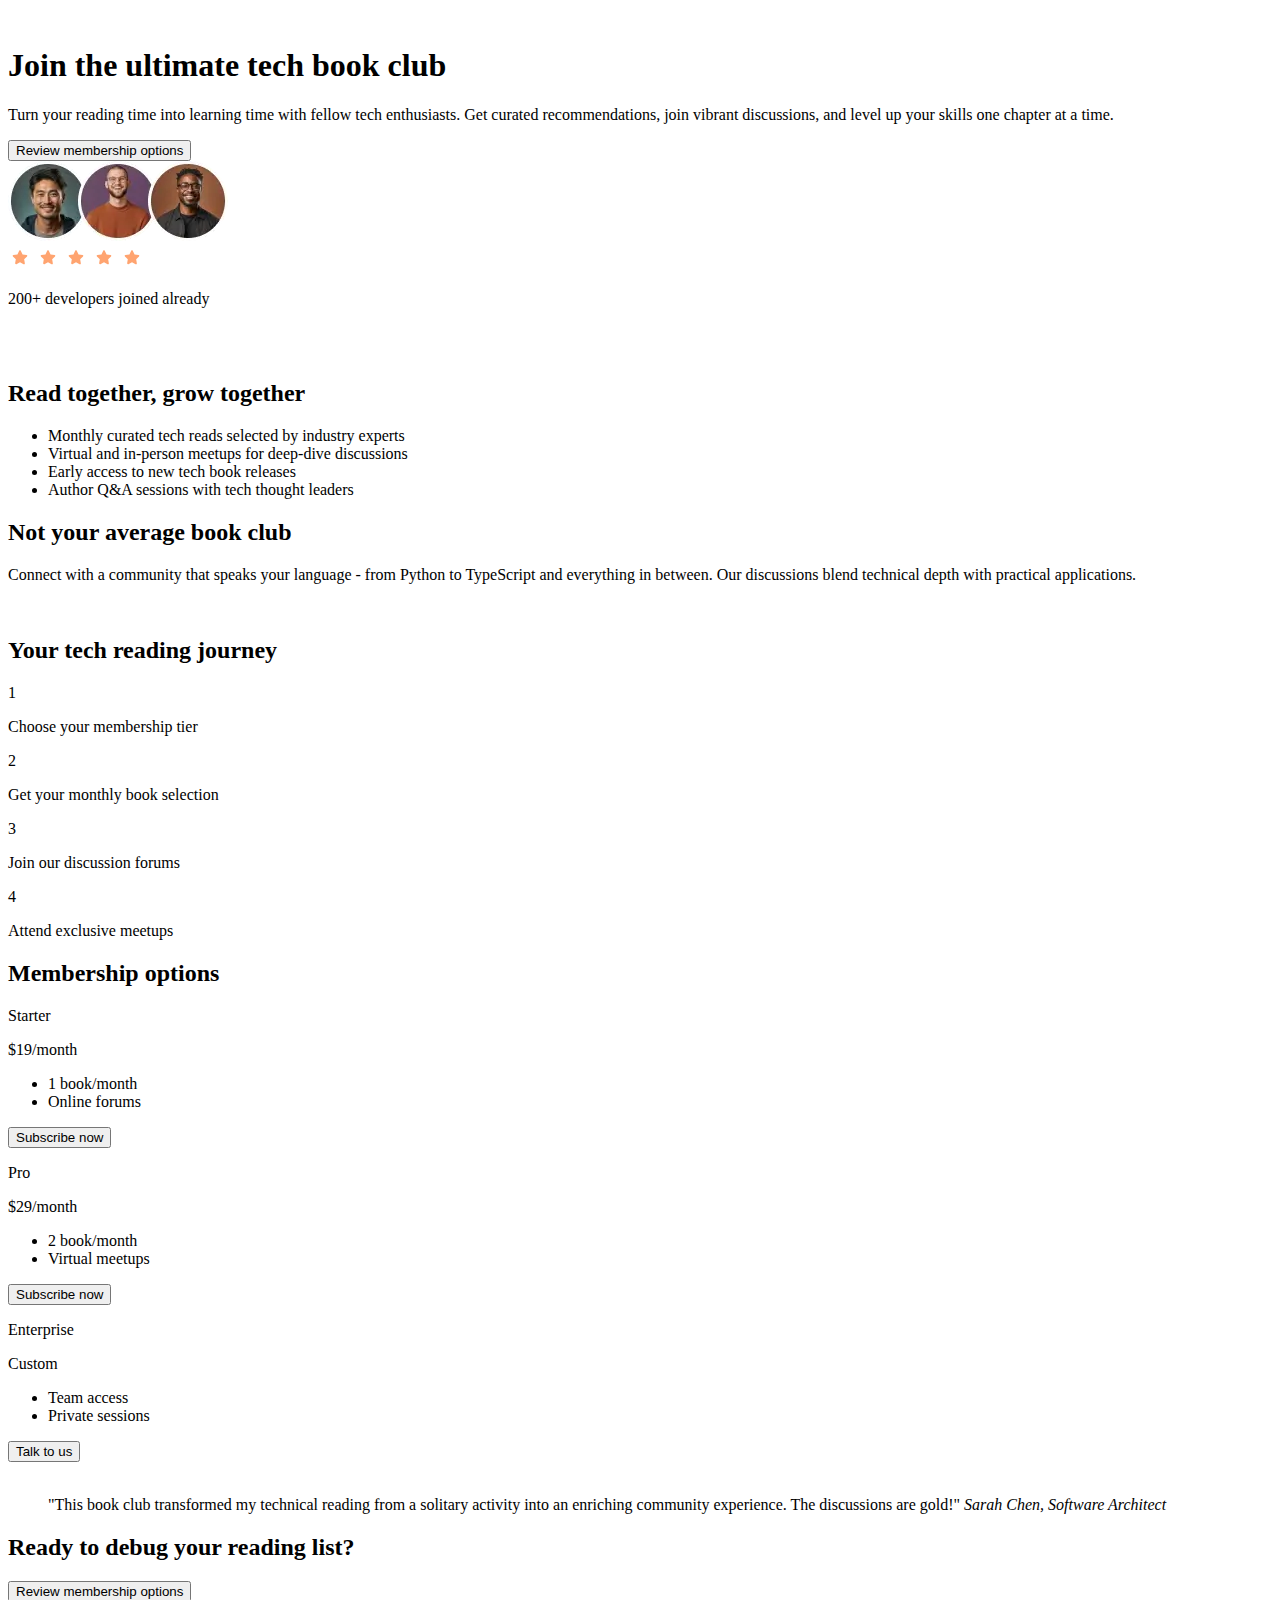
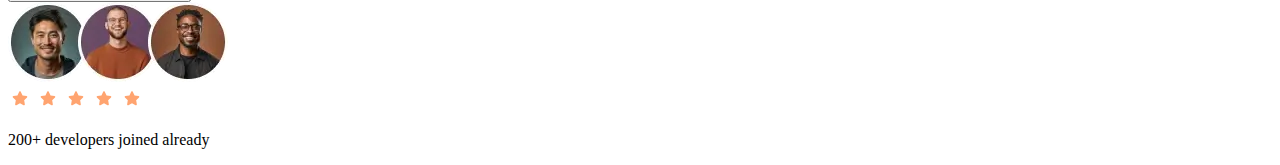
==== index.html @ 53c181ff "added the quote and cta sections" ====
<!DOCTYPE html>
<html lang="en">
  <head>
    <meta charset="UTF-8" />
    <meta name="viewport" content="width=device-width, initial-scale=1.0" />

    <!-- ! favicon is not displaying -->
    <link
      rel="icon"
      type="image/png"
      sizes="32x32"
      href="assets/images/favicon-32x32.png"
    />

    <title>Frontend Mentor | Tech book club</title>
  </head>
  <body>
    <header>
      <img src="/assets/images/logo.svg" alt="" />
    </header>
    <main>
      <!-- hero section -->
      <section class="hero">
        <div class="hero__content">
          <h1>Join the ultimate tech book club</h1>
          <p>
            Turn your reading time into learning time with fellow tech
            enthusiasts. Get curated recommendations, join vibrant discussions,
            and level up your skills one chapter at a time.
          </p>
          <button class="btn">Review membership options</button>
          <div class="reviews-wrapper">
            <img src="/starter-code/assets/images/image-avatars.webp" alt="" />
            <div class="ratings">
              <div class="stars">
                <img src="/starter-code/assets/images/icon-star.svg" alt="" />
                <img src="/starter-code/assets/images/icon-star.svg" alt="" />
                <img src="/starter-code/assets/images/icon-star.svg" alt="" />
                <img src="/starter-code/assets/images/icon-star.svg" alt="" />
                <img src="/starter-code/assets/images/icon-star.svg" alt="" />
              </div>
              <p>200+ developers joined already</p>
            </div>
          </div>
        </div>
        <div class="hero__img">
          <img src="/assets/images/image-hero-desktop.webp" alt="" />
        </div>
      </section>
      <!-- features -->
      <section class="features">
        <div class="features__wrapper">
          <div class="features__img">
            <img src="/assets/images/image-read-together-desktop.webp" alt="" />
          </div>
          <div class="features__content">
            <h2>Read together, grow together</h2>
            <ul>
              <li>Monthly curated tech reads selected by industry experts</li>
              <li>Virtual and in-person meetups for deep-dive discussions</li>
              <li>Early access to new tech book releases</li>
              <li>Author Q&A sessions with tech thought leaders</li>
            </ul>
          </div>
        </div>
      </section>
      <!-- why -->
      <section class="why">
        <div class="why__content">
          <h2>Not your average book club</h2>
          <p>
            Connect with a community that speaks your language - from Python to
            TypeScript and everything in between. Our discussions blend
            technical depth with practical applications.
          </p>
        </div>
        <div class="why__img">
          <img src="/assets/images/image-not-average-desktop.webp" alt="" />
        </div>
      </section>
      <!-- steps -->
      <section class="journey">
        <h2>Your tech reading journey</h2>
        <div class="journey__wrapper">
          <!-- step 1 -->
          <div class="journey__step">
            <div class="number-wrapper">1</div>
            <p>Choose your membership tier</p>
          </div>
          <!-- step 2 -->
          <div class="journey__step">
            <div class="number-wrapper">2</div>
            <p>Get your monthly book selection</p>
          </div>
          <!-- step 3 -->
          <div class="journey__step">
            <div class="number-wrapper">3</div>
            <p>Join our discussion forums</p>
          </div>
          <!-- step 4 -->
          <div class="journey__step">
            <div class="number-wrapper">4</div>
            <p>Attend exclusive meetups</p>
          </div>
        </div>
      </section>
      <!-- pricing -->
      <section class="pricing">
        <h2>Membership options</h2>
        <div class="pricing__wrapper">
          <!-- option 1 -->
          <div class="pricing__option">
            <p>Starter</p>
            <p>$19<span>/month</span></p>
            <div class="divider"></div>
            <ul>
              <li>1 book/month</li>
              <li>Online forums</li>
            </ul>
            <button>Subscribe now</button>
          </div>
          <!-- option 2 -->
          <div class="pricing__option">
            <p>Pro</p>
            <p>$29<span>/month</span></p>
            <div class="divider"></div>
            <ul>
              <li>2 book/month</li>
              <li>Virtual meetups</li>
            </ul>
            <button>Subscribe now</button>
          </div>
          <!-- option 3 -->
          <div class="pricing__option">
            <p>Enterprise</p>
            <p>Custom</p>
            <div class="divider"></div>
            <ul>
              <li>Team access</li>
              <li>Private sessions</li>
            </ul>
            <button>Talk to us</button>
          </div>
        </div>
      </section>
      <!-- quote -->
      <section class="quote">
        <div class="stars-wrapper">
          <img src="/assets/images/icon-star.svg" alt="" />
          <img src="/assets/images/icon-star.svg" alt="" />
          <img src="/assets/images/icon-star.svg" alt="" />
          <img src="/assets/images/icon-star.svg" alt="" />
          <img src="/assets/images/icon-star.svg" alt="" />
        </div>
        <blockquote>
          "This book club transformed my technical reading from a solitary
          activity into an enriching community experience. The discussions are
          gold!"
          <cite>Sarah Chen, Software Architect</cite>
        </blockquote>
      </section>
      <!-- cta -->
      <section class="cta">
        <h2>Ready to debug your reading list?</h2>
        <button class="btn">Review membership options</button>
        <div class="reviews-wrapper">
          <img src="/starter-code/assets/images/image-avatars.webp" alt="" />
          <div class="ratings">
            <div class="stars">
              <img src="/starter-code/assets/images/icon-star.svg" alt="" />
              <img src="/starter-code/assets/images/icon-star.svg" alt="" />
              <img src="/starter-code/assets/images/icon-star.svg" alt="" />
              <img src="/starter-code/assets/images/icon-star.svg" alt="" />
              <img src="/starter-code/assets/images/icon-star.svg" alt="" />
            </div>
            <p>200+ developers joined already</p>
          </div>
        </div>
      </section>
    </main>
    <!--  
      Review membership options 200+ developers joined already ©
    2024 - Tech Book Club
    -->
  </body>
</html>
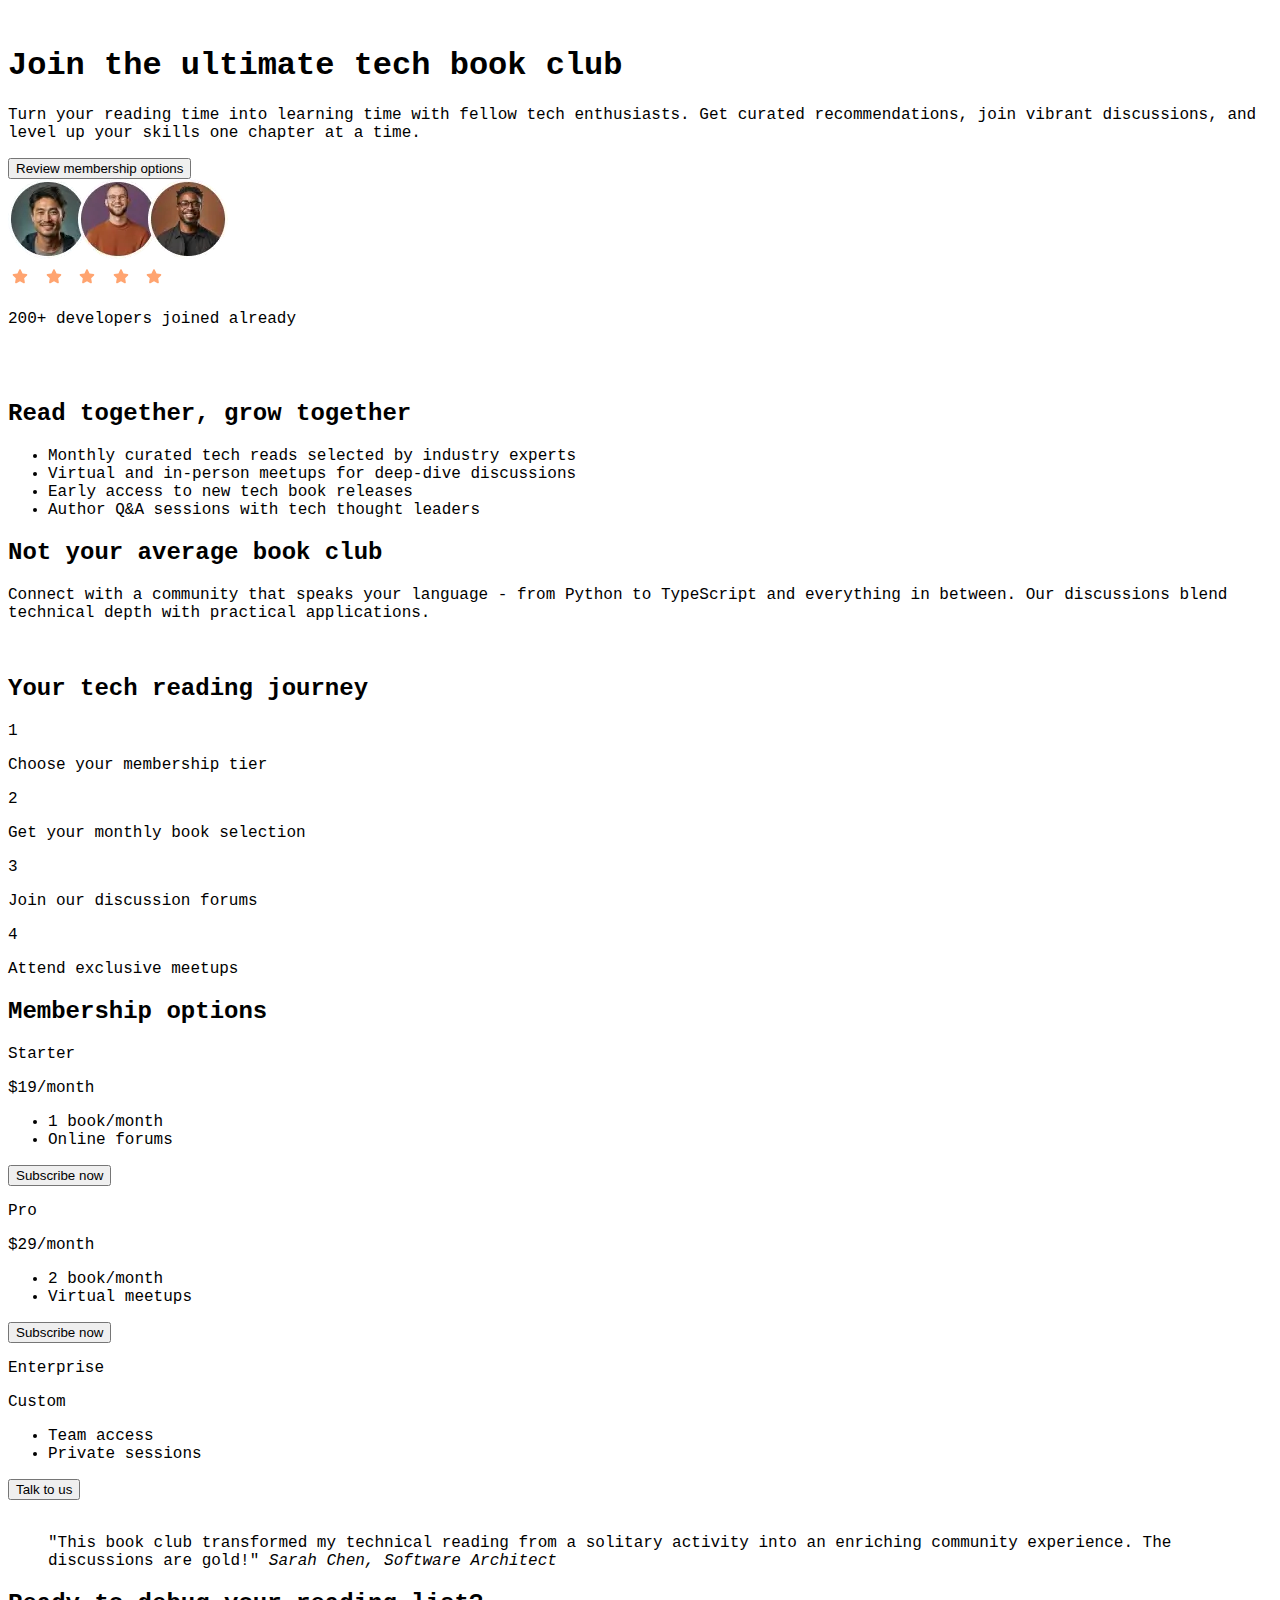
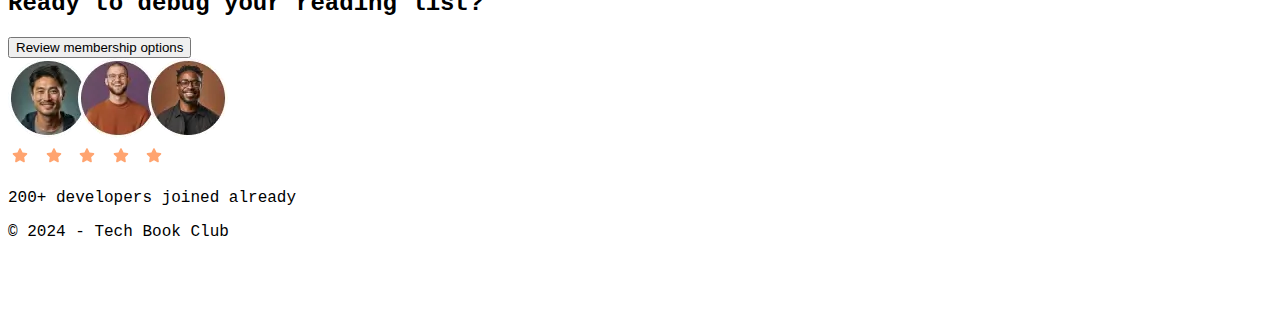
==== commit 0bac4875: "added the fonts and linked the stylesheet to the html file" ====
--- a/index.html
+++ b/index.html
@@ -11,7 +11,7 @@
       sizes="32x32"
       href="assets/images/favicon-32x32.png"
     />
-
+<link rel="stylesheet" href="styles.css" />
     <title>Frontend Mentor | Tech book club</title>
   </head>
   <body>
@@ -178,9 +178,14 @@
         </div>
       </section>
     </main>
-    <!--  
-      Review membership options 200+ developers joined already ©
-    2024 - Tech Book Club
-    -->
+    <footer>
+      <div class="footer-wrapper">
+        <p>© 2024 - Tech Book Club</p>
+        <div class="icons-wrapper">
+          <img src="/assets/images/logo-bluesky.svg" alt="" />
+          <img src="/assets/images/logo-linkedin.svg" alt="" />
+        </div>
+      </div>
+    </footer>
   </body>
 </html>
--- a/styles.css
+++ b/styles.css
@@ -0,0 +1,53 @@
+/* martian-mono-regular - latin */
+@font-face {
+  font-display: swap;
+  font-family: "Martian Mono";
+  font-style: normal;
+  font-weight: 400;
+  src: url("../fonts/martian-mono-v3-latin-regular.woff2") format("woff2");
+}
+/* martian-mono-600 - latin */
+@font-face {
+  font-display: swap;
+  font-family: "Martian Mono";
+  font-style: normal;
+  font-weight: 600;
+  src: url("../fonts/martian-mono-v3-latin-600.woff2") format("woff2");
+}
+/* martian-mono-700 - latin */
+@font-face {
+  font-display: swap;
+  font-family: "Martian Mono";
+  font-style: normal;
+  font-weight: 700;
+  src: url("../fonts/martian-mono-v3-latin-700.woff2") format("woff2");
+}
+
+/* inter-regular - latin */
+@font-face {
+  font-display: swap;
+  font-family: "Inter";
+  font-style: normal;
+  font-weight: 400;
+  src: url("../fonts/inter-v18-latin-regular.woff2") format("woff2");
+}
+/* inter-600 - latin */
+@font-face {
+  font-display: swap;
+  font-family: "Inter";
+  font-style: normal;
+  font-weight: 600;
+  src: url("../fonts/inter-v18-latin-600.woff2") format("woff2");
+}
+/* inter-700 - latin */
+@font-face {
+  font-display: swap;
+  font-family: "Inter";
+  font-style: normal;
+  font-weight: 700;
+  src: url("../fonts/inter-v18-latin-700.woff2") format("woff2");
+}
+
+body {
+  font-family: "Martian Mono", monospace, sans-serif;
+}
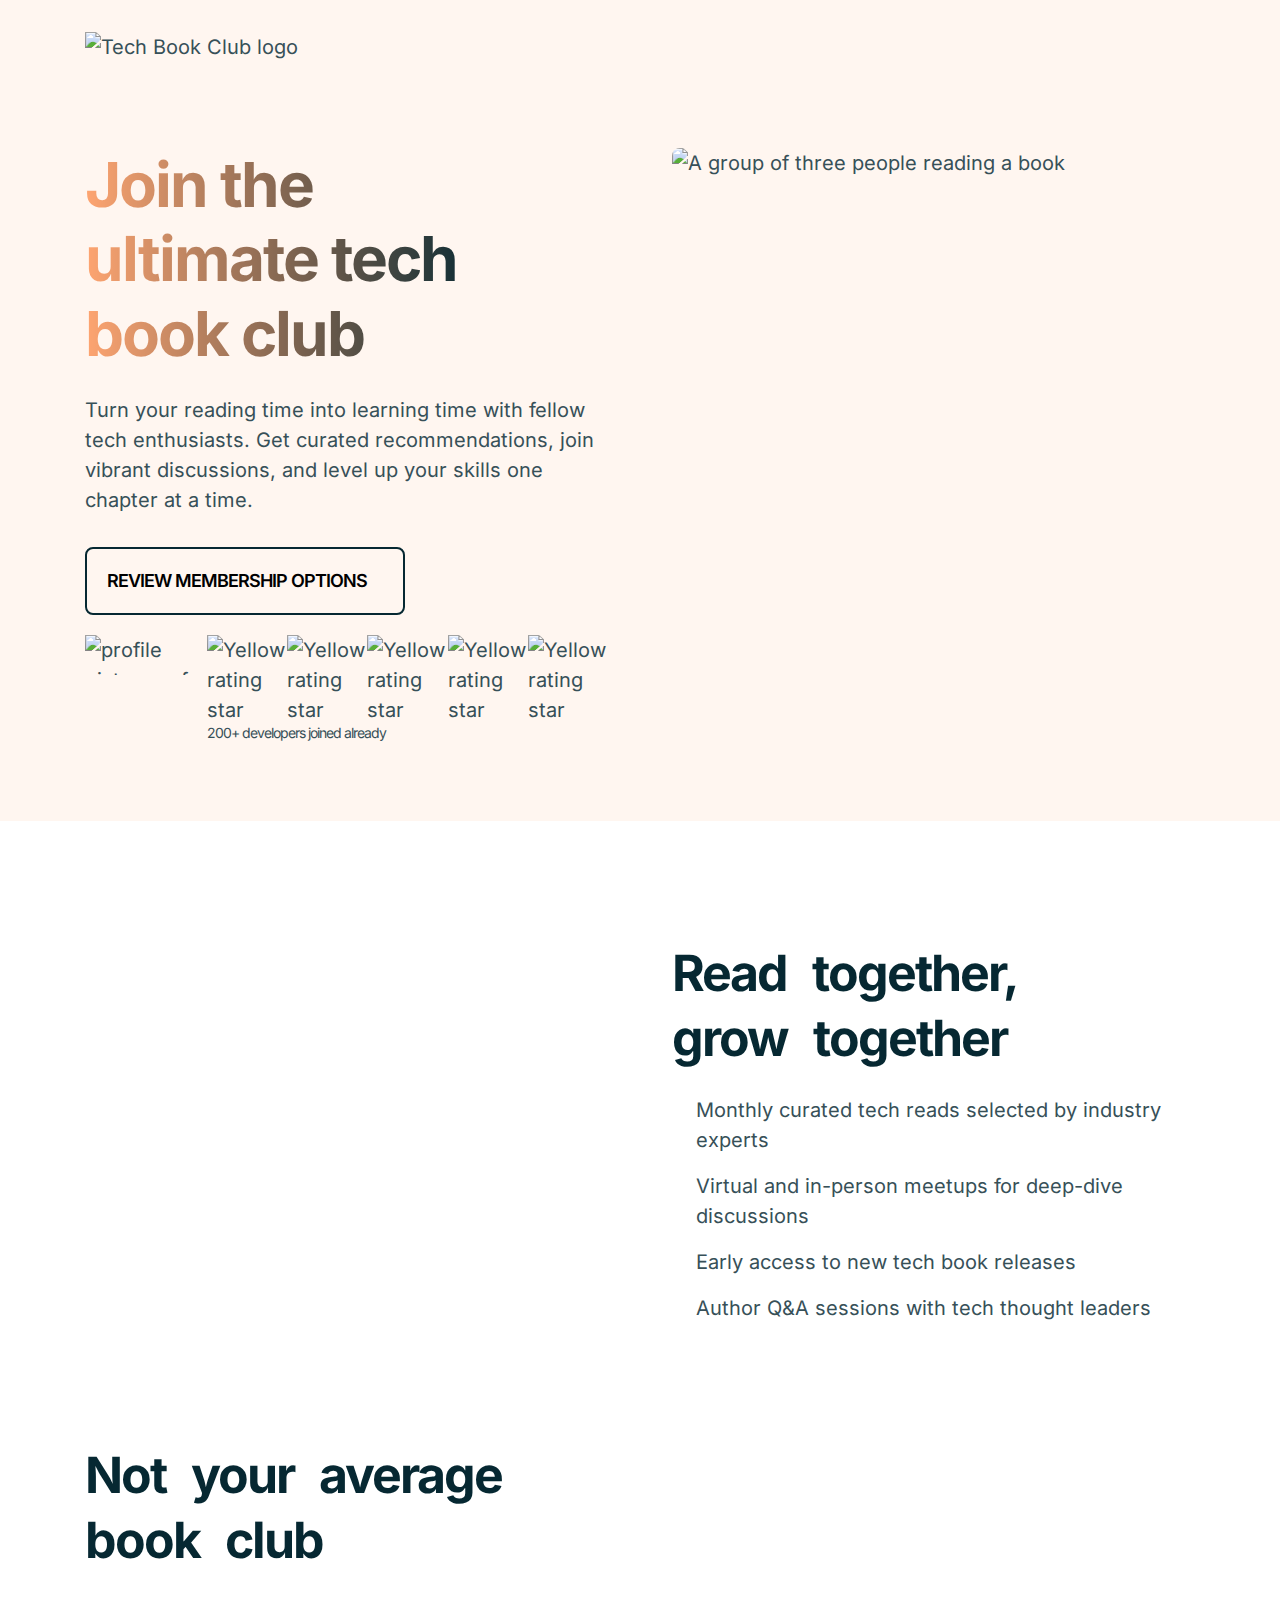
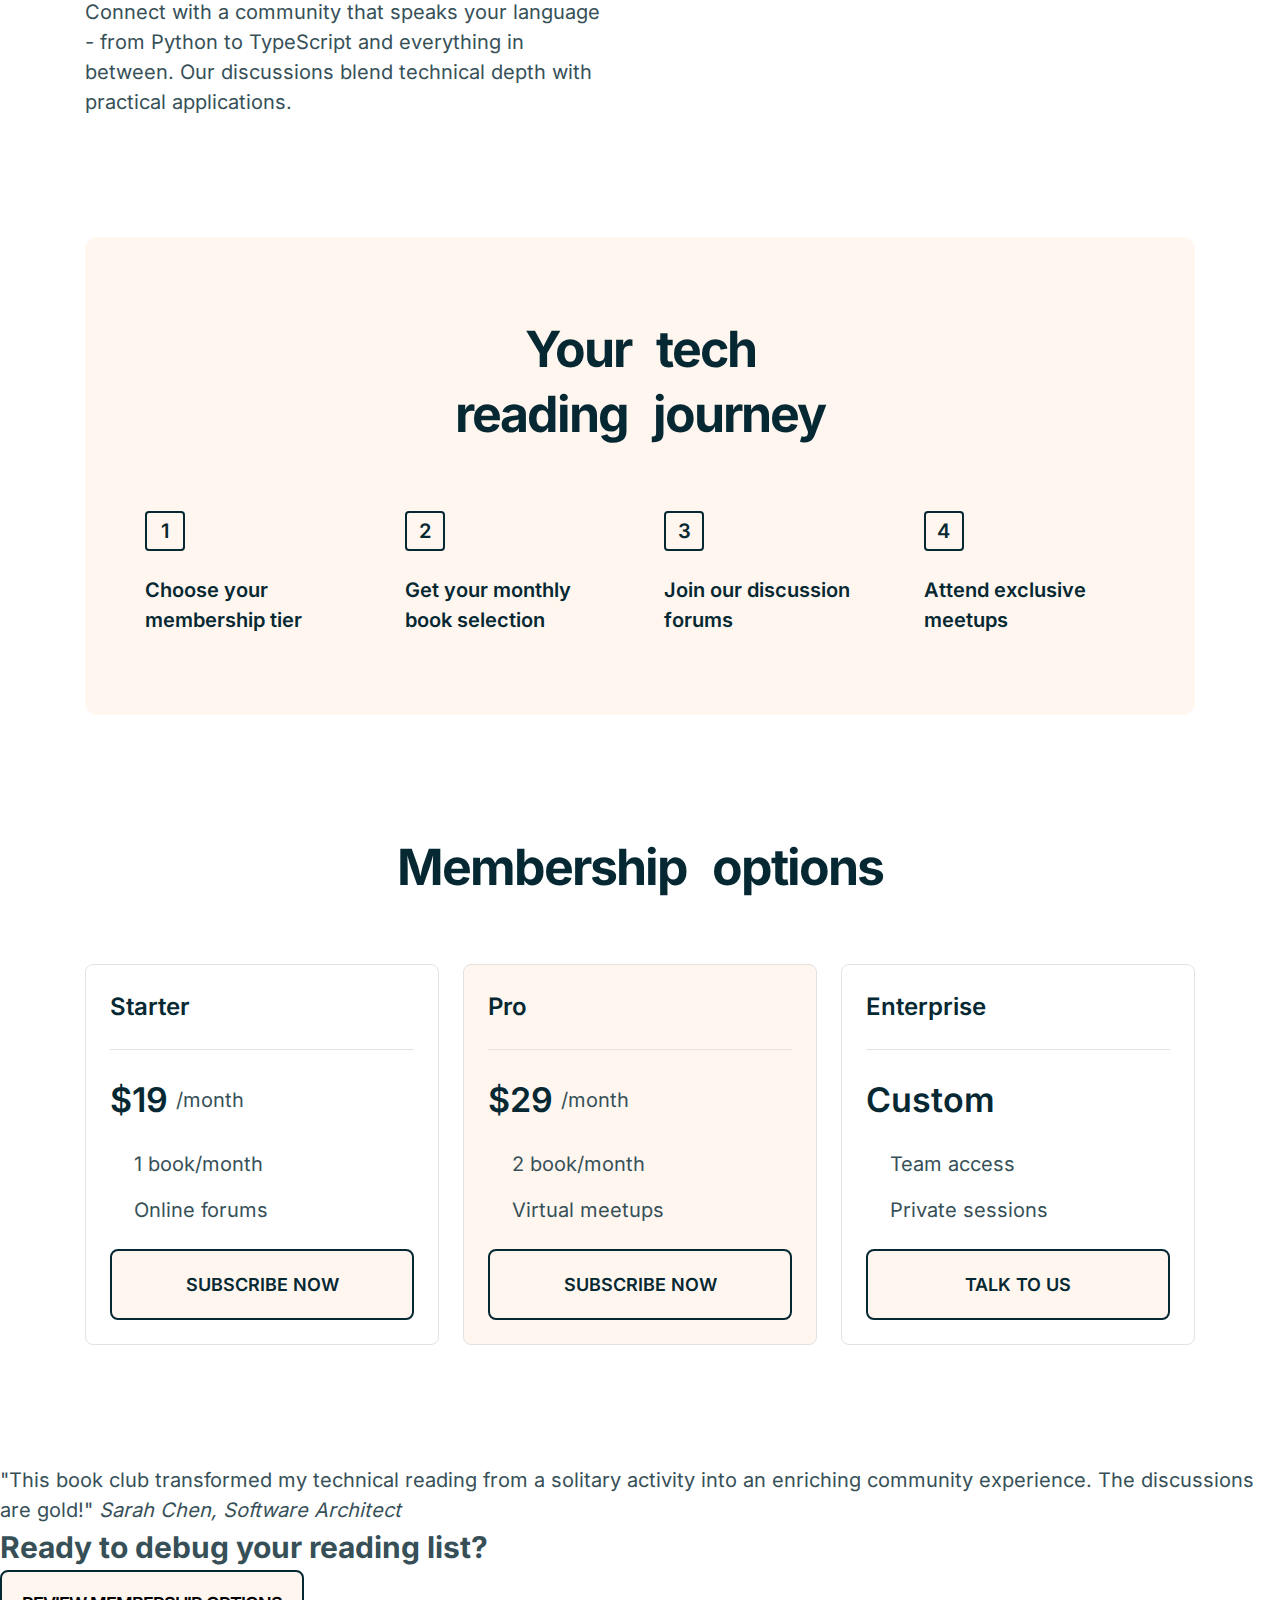
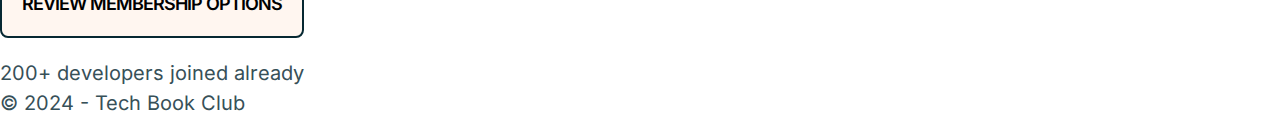
==== commit ebe49ba9: "added the pricing section" ====
--- a/index.html
+++ b/index.html
@@ -4,57 +4,93 @@
     <meta charset="UTF-8" />
     <meta name="viewport" content="width=device-width, initial-scale=1.0" />
 
-    <!-- ! favicon is not displaying -->
     <link
       rel="icon"
       type="image/png"
       sizes="32x32"
       href="assets/images/favicon-32x32.png"
     />
-<link rel="stylesheet" href="styles.css" />
+
+    <link rel="stylesheet" href="styles.css" />
     <title>Frontend Mentor | Tech book club</title>
   </head>
   <body>
-    <header>
-      <img src="/assets/images/logo.svg" alt="" />
+    <header class="header">
+      <div class="header-wrapper container">
+        <img src="/assets/images/logo.svg" alt="Tech Book Club logo" />
+      </div>
     </header>
     <main>
       <!-- hero section -->
       <section class="hero">
-        <div class="hero__content">
-          <h1>Join the ultimate tech book club</h1>
-          <p>
-            Turn your reading time into learning time with fellow tech
-            enthusiasts. Get curated recommendations, join vibrant discussions,
-            and level up your skills one chapter at a time.
-          </p>
-          <button class="btn">Review membership options</button>
-          <div class="reviews-wrapper">
-            <img src="/starter-code/assets/images/image-avatars.webp" alt="" />
-            <div class="ratings">
-              <div class="stars">
-                <img src="/starter-code/assets/images/icon-star.svg" alt="" />
-                <img src="/starter-code/assets/images/icon-star.svg" alt="" />
-                <img src="/starter-code/assets/images/icon-star.svg" alt="" />
-                <img src="/starter-code/assets/images/icon-star.svg" alt="" />
-                <img src="/starter-code/assets/images/icon-star.svg" alt="" />
+        <div class="hero-wrapper container grid-2cols">
+          <div class="hero__content">
+            <h1 class="hero__title header--primary gradient-title">
+              Join the ultimate tech book club
+            </h1>
+            <p class="hero__description">
+              Turn your reading time into learning time with fellow tech
+              enthusiasts. Get curated recommendations, join vibrant
+              discussions, and level up your skills one chapter at a time.
+            </p>
+            <button class="btn btn--hero" type="button">
+              Review membership options
+              <img src="/assets/images/icon-arrow-down.svg" alt="" />
+            </button>
+            <div class="reviews-wrapper d-flex">
+              <img
+                class="reviews__avatars"
+                src="/assets/images/image-avatars.webp"
+                alt="profile pictures of product users"
+              />
+              <div class="ratings d-flex">
+                <div class="stars d-flex">
+                  <img
+                    src="/assets/images/icon-star.svg"
+                    alt="Yellow rating star"
+                  />
+                  <img
+                    src="/assets/images/icon-star.svg"
+                    alt="Yellow rating star"
+                  />
+                  <img
+                    src="/assets/images/icon-star.svg"
+                    alt="Yellow rating star"
+                  />
+                  <img
+                    src="/assets/images/icon-star.svg"
+                    alt="Yellow rating star"
+                  />
+                  <img
+                    src="/assets/images/icon-star.svg"
+                    alt="Yellow rating star"
+                  />
+                </div>
+                <p class="small-bold-txt">200+ developers joined already</p>
               </div>
-              <p>200+ developers joined already</p>
             </div>
           </div>
-        </div>
-        <div class="hero__img">
-          <img src="/assets/images/image-hero-desktop.webp" alt="" />
+          <figure class="hero__img-wrapper">
+            <img
+              class="hero__img"
+              src="/assets/images/image-hero-desktop.webp"
+              alt="A group of three people reading a book"
+            />
+          </figure>
         </div>
       </section>
       <!-- features -->
       <section class="features">
-        <div class="features__wrapper">
-          <div class="features__img">
-            <img src="/assets/images/image-read-together-desktop.webp" alt="" />
-          </div>
+        <div class="features__wrapper container grid-2cols">
+          <figure>
+            <img
+              class="section-img"
+              src="/assets/images/image-read-together-desktop.webp"
+              alt=""
+            />
+          </figure>
           <div class="features__content">
-            <h2>Read together, grow together</h2>
+            <h2 class="header--secondary">Read together, grow together</h2>
             <ul>
               <li>Monthly curated tech reads selected by industry experts</li>
               <li>Virtual and in-person meetups for deep-dive discussions</li>
@@ -65,35 +101,58 @@
         </div>
       </section>
       <!-- why -->
-      <section class="why">
+      <section class="why container grid-2cols">
         <div class="why__content">
-          <h2>Not your average book club</h2>
+          <h2 class="header--secondary">
+            Not your average book <span class="circled-text">club</span>
+          </h2>
           <p>
             Connect with a community that speaks your language - from Python to
             TypeScript and everything in between. Our discussions blend
             technical depth with practical applications.
           </p>
         </div>
-        <div class="why__img">
-          <img src="/assets/images/image-not-average-desktop.webp" alt="" />
-        </div>
+        <figure class="why__img-wrapper">
+          <img
+            class="section-img why__img"
+            src="/assets/images/image-not-average-desktop.webp"
+            alt=""
+          />
+        </figure>
       </section>
       <!-- steps -->
-      <section class="journey">
-        <h2>Your tech reading journey</h2>
-        <div class="journey__wrapper">
+      <section class="journey container">
+        <h2 class="header--secondary journey__header">
+          Your tech reading journey
+        </h2>
+        <div class="journey__grid">
           <!-- step 1 -->
           <div class="journey__step">
+            <img
+              class="journey__arrow-img"
+              src="/assets/images/pattern-arrow.svg"
+              alt=""
+            />
             <div class="number-wrapper">1</div>
             <p>Choose your membership tier</p>
           </div>
           <!-- step 2 -->
           <div class="journey__step">
+            <img
+              class="journey__arrow-img"
+              src="/assets/images/pattern-arrow.svg"
+              alt=""
+            />
             <div class="number-wrapper">2</div>
             <p>Get your monthly book selection</p>
           </div>
           <!-- step 3 -->
           <div class="journey__step">
+            <img
+              class="journey__arrow-img"
+              src="/assets/images/pattern-arrow.svg"
+              alt=""
+            />
             <div class="number-wrapper">3</div>
             <p>Join our discussion forums</p>
           </div>
@@ -105,41 +164,45 @@
         </div>
       </section>
       <!-- pricing -->
-      <section class="pricing">
-        <h2>Membership options</h2>
+      <section class="pricing container">
+        <h2 class="header--secondary pricing__title">Membership options</h2>
         <div class="pricing__wrapper">
           <!-- option 1 -->
-          <div class="pricing__option">
-            <p>Starter</p>
-            <p>$19<span>/month</span></p>
-            <div class="divider"></div>
+          <div class="pricing__card">
+            <p class="pricing__plan">Starter</p>
+            <div class="pricing__divider"></div>
+            <p class="pricing__price-wrapper">
+              <span class="pricing__quantity">$19</span>/month
+            </p>
             <ul>
               <li>1 book/month</li>
               <li>Online forums</li>
             </ul>
-            <button>Subscribe now</button>
+            <button class="pricing__btn">Subscribe now</button>
           </div>
           <!-- option 2 -->
-          <div class="pricing__option">
-            <p>Pro</p>
-            <p>$29<span>/month</span></p>
-            <div class="divider"></div>
+          <div class="pricing__card pricing__card--highlighted">
+            <p class="pricing__plan">Pro</p>
+            <div class="pricing__divider"></div>
+            <p class="pricing__price-wrapper">
+              <span class="pricing__quantity">$29</span>/month
+            </p>
             <ul>
               <li>2 book/month</li>
               <li>Virtual meetups</li>
             </ul>
-            <button>Subscribe now</button>
+            <button class="pricing__btn">Subscribe now</button>
           </div>
           <!-- option 3 -->
-          <div class="pricing__option">
-            <p>Enterprise</p>
-            <p>Custom</p>
-            <div class="divider"></div>
+          <div class="pricing__card">
+            <p class="pricing__plan">Enterprise</p>
+            <div class="pricing__divider"></div>
+            <p class="pricing__quantity">Custom</p>
             <ul>
               <li>Team access</li>
               <li>Private sessions</li>
             </ul>
-            <button>Talk to us</button>
+            <button class="pricing__btn">Talk to us</button>
           </div>
         </div>
       </section>
@@ -164,14 +227,14 @@
         <h2>Ready to debug your reading list?</h2>
         <button class="btn">Review membership options</button>
         <div class="reviews-wrapper">
-          <img src="/starter-code/assets/images/image-avatars.webp" alt="" />
+          <img src="/assets/images/image-avatars.webp" alt="" />
           <div class="ratings">
             <div class="stars">
-              <img src="/starter-code/assets/images/icon-star.svg" alt="" />
-              <img src="/starter-code/assets/images/icon-star.svg" alt="" />
-              <img src="/starter-code/assets/images/icon-star.svg" alt="" />
-              <img src="/starter-code/assets/images/icon-star.svg" alt="" />
-              <img src="/starter-code/assets/images/icon-star.svg" alt="" />
+              <img src="/assets/images/icon-star.svg" alt="" />
+              <img src="/assets/images/icon-star.svg" alt="" />
+              <img src="/assets/images/icon-star.svg" alt="" />
+              <img src="/assets/images/icon-star.svg" alt="" />
+              <img src="/assets/images/icon-star.svg" alt="" />
             </div>
             <p>200+ developers joined already</p>
           </div>
--- a/styles.css
+++ b/styles.css
@@ -4,7 +4,8 @@
   font-family: "Martian Mono";
   font-style: normal;
   font-weight: 400;
-  src: url("../fonts/martian-mono-v3-latin-regular.woff2") format("woff2");
+  src: url("/assets/fonts/inter-v18-latin/inter-v18-latin-regular.woff2")
+    format("woff2");
 }
 /* martian-mono-600 - latin */
 @font-face {
@@ -12,7 +13,8 @@
   font-family: "Martian Mono";
   font-style: normal;
   font-weight: 600;
-  src: url("../fonts/martian-mono-v3-latin-600.woff2") format("woff2");
+  src: url("/assets/fonts/inter-v18-latin/inter-v18-latin-600.woff2")
+    format("woff2");
 }
 /* martian-mono-700 - latin */
 @font-face {
@@ -20,7 +22,8 @@
   font-family: "Martian Mono";
   font-style: normal;
   font-weight: 700;
-  src: url("../fonts/martian-mono-v3-latin-700.woff2") format("woff2");
+  src: url("/assets/fonts/inter-v18-latin/inter-v18-latin-700.woff2")
+    format("woff2");
 }
 
 /* inter-regular - latin */
@@ -29,7 +32,7 @@
   font-family: "Inter";
   font-style: normal;
   font-weight: 400;
-  src: url("../fonts/inter-v18-latin-regular.woff2") format("woff2");
+  src: url("/assets/fonts/inter-v18-latin/inter-v18-latin-regular.woff2");
 }
 /* inter-600 - latin */
 @font-face {
@@ -37,7 +40,8 @@
   font-family: "Inter";
   font-style: normal;
   font-weight: 600;
-  src: url("../fonts/inter-v18-latin-600.woff2") format("woff2");
+  src: url("/assets/fonts/inter-v18-latin/inter-v18-latin-600.woff2")
+    format("woff2");
 }
 /* inter-700 - latin */
 @font-face {
@@ -45,9 +49,462 @@
   font-family: "Inter";
   font-style: normal;
   font-weight: 700;
-  src: url("../fonts/inter-v18-latin-700.woff2") format("woff2");
-}
-
+  src: url("/assets/fonts/inter-v18-latin/inter-v18-latin-700.woff2")
+    format("woff2");
+}
+
+/* CSS RESET — Josh Comeau */
+*,
+*::before,
+*::after {
+  box-sizing: border-box;
+}
+
+* {
+  margin: 0;
+}
+
+img,
+picture,
+video,
+canvas,
+svg {
+  display: block;
+  max-width: 100%;
+}
+
+input,
+button,
+textarea,
+select {
+  font: inherit;
+}
+
+p,
+h1,
+h2,
+h3,
+h4,
+h5,
+h6 {
+  overflow-wrap: break-word;
+}
+
+#root,
+#__next {
+  isolation: isolate;
+}
+
+/* VARIABLES */
+:root {
+  /* colors */
+  --clr-neutral-0: hsl(0, 0%, 100%);
+  --clr-neutral-100: hsl(17, 41%, 97%);
+  --clr-neutral-200: hsl(17, 12%, 89%);
+  --clr-neutral-700: hsl(195, 23%, 28%);
+  --clr-neutral-900: hsl(194, 78%, 11%);
+
+  --clr-salmon-50: hsl(23, 100%, 97%);
+  --clr-salmon-100: hsl(22, 100%, 91%);
+  --clr-salmon-500: hsl(22, 99%, 72%);
+
+  --clr-gradient-accent: linear-gradient(
+    to right,
+    var(--clr-salmon-100),
+    var(--clr-salmon-50)
+  );
+  --clr-gradient-titles: linear-gradient(
+    to right,
+    var(--clr-salmon-500),
+    var(--clr-neutral-900)
+  );
+
+  /* font family */
+  --ff-headings: "Martian Mono";
+  --ff-body: "Inter", "Helvetica Neue", Helvetica, Arial, sans-serif;
+
+  /* font weights */
+  --fw-400: 400;
+  --fw-600: 600;
+  --fw-700: 700;
+}
+
+/* REUSABLE STYLES */
+.header--primary {
+  font-family: var(--ff-headings);
+  font-weight: var(--fw-700);
+  font-size: 3.875rem;
+  line-height: 1.2;
+  letter-spacing: -2px;
+}
+
+.header--secondary {
+  font-family: var(--ff-headings);
+  font-weight: var(--fw-700);
+  font-size: 50px;
+  line-height: 1.3;
+  letter-spacing: -2px;
+  color: var(--clr-neutral-900);
+  margin-bottom: 24px;
+  max-width: 30rem;
+  word-spacing: 15px;
+}
+
+.small-bold-txt {
+  font-family: var(--ff-headings);
+  font-weight: var(--fw-400);
+  font-size: 14px;
+  line-height: 1.2;
+  letter-spacing: -1px;
+  color: var(--clr-neutral-700);
+}
+
+.btn {
+  border: 2px solid var(--clr-neutral-900);
+  padding: 20px;
+  border-radius: 8px;
+  background: var(--clr-salmon-50);
+  font-family: var(--ff-headings);
+  text-transform: uppercase;
+  font-size: 18px;
+  line-height: 1.3;
+  letter-spacing: -1px;
+  font-weight: var(--fw-600);
+  cursor: pointer;
+  transition: background 3s ease-in-out;
+}
+
+.btn:hover {
+  background: var(--clr-gradient-accent);
+}
+
+.gradient-title {
+  background: var(--clr-gradient-titles);
+  -webkit-background-clip: text;
+  -webkit-text-fill-color: transparent;
+}
+
+.d-flex {
+  display: flex;
+}
+
+.grid-2cols {
+  display: grid;
+  grid-template-columns: repeat(2, 1fr);
+  gap: 64px;
+}
+
+.section-img {
+  border-radius: 20px;
+}
+
+.circled-text {
+  position: relative;
+}
+
+.circled-text::after {
+  content: "";
+  background-image: url(/assets/images/pattern-circle.png);
+  background-repeat: no-repeat;
+  position: absolute;
+  width: 160px;
+  height: 66px;
+  top: 0;
+  left: -20px;
+  z-index: 1;
+}
+
+/* containers */
+.container {
+  --max-width: 69.375rem;
+  --padding: 1rem;
+
+  width: min(var(--max-width), 100% - (var(--padding) * 2));
+  margin-inline: auto;
+}
+
+/* PAGE STYLES */
 body {
-  font-family: "Martian Mono", monospace, sans-serif;
-}
+  font-family: var(--ff-body);
+  line-height: 1.5;
+  font-size: 20px;
+  -webkit-font-smoothing: antialiased;
+  color: var(--clr-neutral-700);
+}
+
+/* header */
+.header {
+  position: absolute;
+  top: 2rem;
+  left: 50%;
+  transform: translateX(-50%);
+  width: 100%;
+  z-index: 2;
+}
+
+/* hero */
+.hero {
+  position: relative;
+  padding-block: 9.25rem 80px;
+  background-color: var(--clr-salmon-50);
+  background-image: url(/assets/images/pattern-light-bg.svg);
+  z-index: 1;
+}
+
+.hero::after {
+  content: "";
+  position: absolute;
+  background-image: url(/assets/images/pattern-glow.svg);
+  background-repeat: no-repeat;
+  height: 40rem;
+  width: 30rem;
+  bottom: 0;
+  right: 0;
+  z-index: -1;
+}
+
+.hero__title {
+  max-width: 25rem;
+}
+
+.hero__description {
+  margin-block: 24px 32px;
+}
+
+.btn--hero {
+  display: flex;
+  align-items: center;
+  gap: 1rem;
+}
+
+.reviews-wrapper {
+  margin-top: 20px;
+  gap: 12px;
+}
+
+.reviews__avatars {
+  max-width: 110px;
+  max-height: 40px;
+}
+
+.ratings {
+  flex-direction: column;
+}
+
+.hero__img {
+  border-radius: 8px;
+}
+
+/* features */
+.features {
+  background-color: var(--clr-neutral-0);
+  padding-block: 120px;
+}
+
+.features__wrapper {
+  align-items: center;
+}
+
+.features__content ul {
+  padding: 0;
+  list-style: none;
+}
+
+.features__content ul li {
+  display: flex;
+  align-items: center;
+  gap: 24px;
+}
+
+.features__content ul li:not(:last-child) {
+  margin-bottom: 1rem;
+}
+
+/* Todo: Check this again. Check icon is not centered */
+.features__content ul li::before {
+  content: url(/assets/images/icon-check.svg);
+}
+
+/* why */
+.why__img-wrapper {
+  position: relative;
+}
+
+.why__img-wrapper::after {
+  content: "";
+  background-image: url(/assets/images/logos-tech.svg);
+  background-repeat: no-repeat;
+  position: absolute;
+  width: 120px;
+  height: 138px;
+  bottom: 0;
+  left: -80px;
+}
+
+/* features */
+.journey {
+  background-image: url(/assets/images/pattern-light-bg.svg);
+  background-color: var(--clr-salmon-50);
+  margin-block: 120px;
+  padding: 80px 60px;
+  border-radius: 12px;
+  position: relative;
+  z-index: 1;
+}
+
+.journey::after {
+  content: "";
+  position: absolute;
+  background-image: url(/assets/images/pattern-glow.svg);
+  background-repeat: no-repeat;
+  height: 40rem;
+  width: 40rem;
+  bottom: 0;
+  right: 0;
+  z-index: -1;
+}
+
+.journey__header {
+  text-align: center;
+  max-width: 25rem;
+  margin-inline: auto;
+  margin-bottom: 64px;
+}
+
+.journey__grid {
+  display: grid;
+  grid-template-columns: repeat(4, 1fr);
+  gap: 48px;
+}
+
+.journey__step {
+  position: relative;
+  display: grid;
+  gap: 24px;
+  font-family: var(--ff-headings);
+  font-weight: var(--fw-600);
+  color: var(--clr-neutral-900);
+}
+
+.journey__arrow-img {
+  position: absolute;
+  top: 0;
+  right: 0;
+}
+
+.number-wrapper {
+  border: 2px solid var(--clr-neutral-900);
+  border-radius: 4px;
+  width: 40px;
+  height: 40px;
+  padding: 4px;
+
+  display: grid;
+  place-content: center;
+}
+
+/* pricing */
+.pricing {
+  padding-bottom: 120px;
+}
+
+.pricing__title {
+  max-width: 100%;
+  text-align: center;
+  margin-bottom: 64px;
+}
+
+.pricing__wrapper {
+  display: grid;
+  grid-template-columns: repeat(3, 1fr);
+  gap: 24px;
+  align-items: center;
+}
+
+/* Todo: check the height on the pricing cards. The middle card needs to be bigger */
+.pricing__card {
+  border: 1px solid var(--clr-neutral-200);
+  border-radius: 8px;
+  padding: 24px;
+  display: grid;
+  gap: 24px;
+}
+
+.pricing__plan {
+  font-family: var(--ff-headings);
+  font-weight: var(--fw-600);
+  color: var(--clr-neutral-900);
+  font-size: 24px;
+}
+
+.pricing__card--highlighted {
+  background-color: var(--clr-salmon-50);
+  position: relative;
+  z-index: 1;
+  overflow: hidden;
+}
+
+.pricing__card--highlighted::after {
+  content: "";
+  position: absolute;
+  background-image: url(/assets/images/pattern-glow.svg);
+  background-repeat: no-repeat;
+  height: 30rem;
+  width: 30rem;
+  bottom: 0;
+  right: 0;
+  z-index: -1;
+}
+
+.pricing__divider {
+  height: 1px;
+  background-color: var(--clr-neutral-200);
+  width: 100%;
+}
+
+.pricing__quantity {
+  font-family: var(--ff-headings);
+  font-weight: var(--fw-600);
+  font-size: 34px;
+  color: var(--clr-neutral-900);
+}
+
+.pricing ul {
+  padding: 0;
+  list-style: none;
+}
+
+.pricing ul li {
+  display: flex;
+  align-items: center;
+  gap: 24px;
+}
+
+.pricing ul li:not(:last-child) {
+  margin-bottom: 1rem;
+}
+
+/* Todo: this again. Check icon is not centered */
+.pricing ul li::before {
+  content: url(/assets/images/icon-check.svg);
+  display: inline-block;
+}
+
+.pricing__price-wrapper {
+  display: flex;
+  align-items: center;
+  gap: 8px;
+}
+
+.pricing__btn {
+  background-color: var(--clr-salmon-50);
+  font-family: var(--ff-headings);
+  font-weight: var(--fw-600);
+  font-size: 18px;
+  text-transform: uppercase;
+  border: 2px solid var(--clr-neutral-900);
+  padding: 20px 43px;
+  cursor: pointer;
+  border-radius: 8px;
+  color: var(--clr-neutral-900);
+}
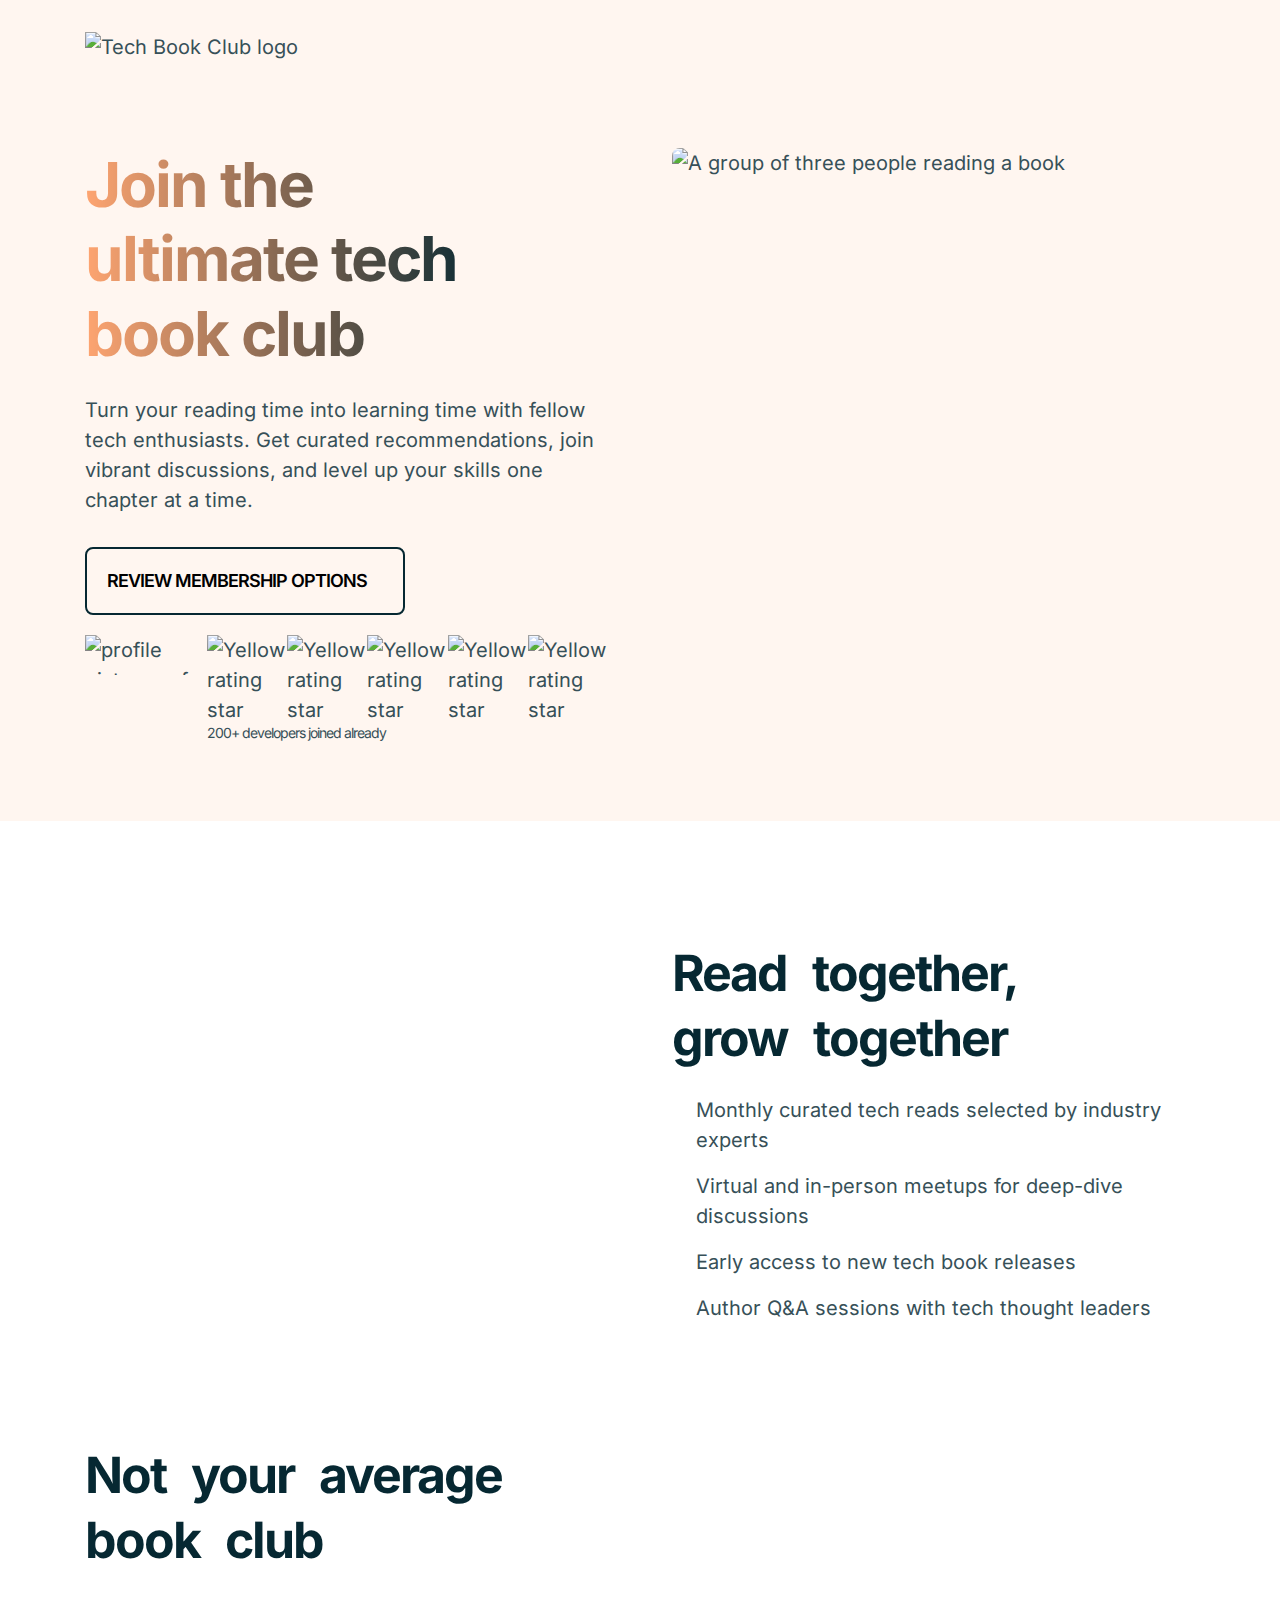
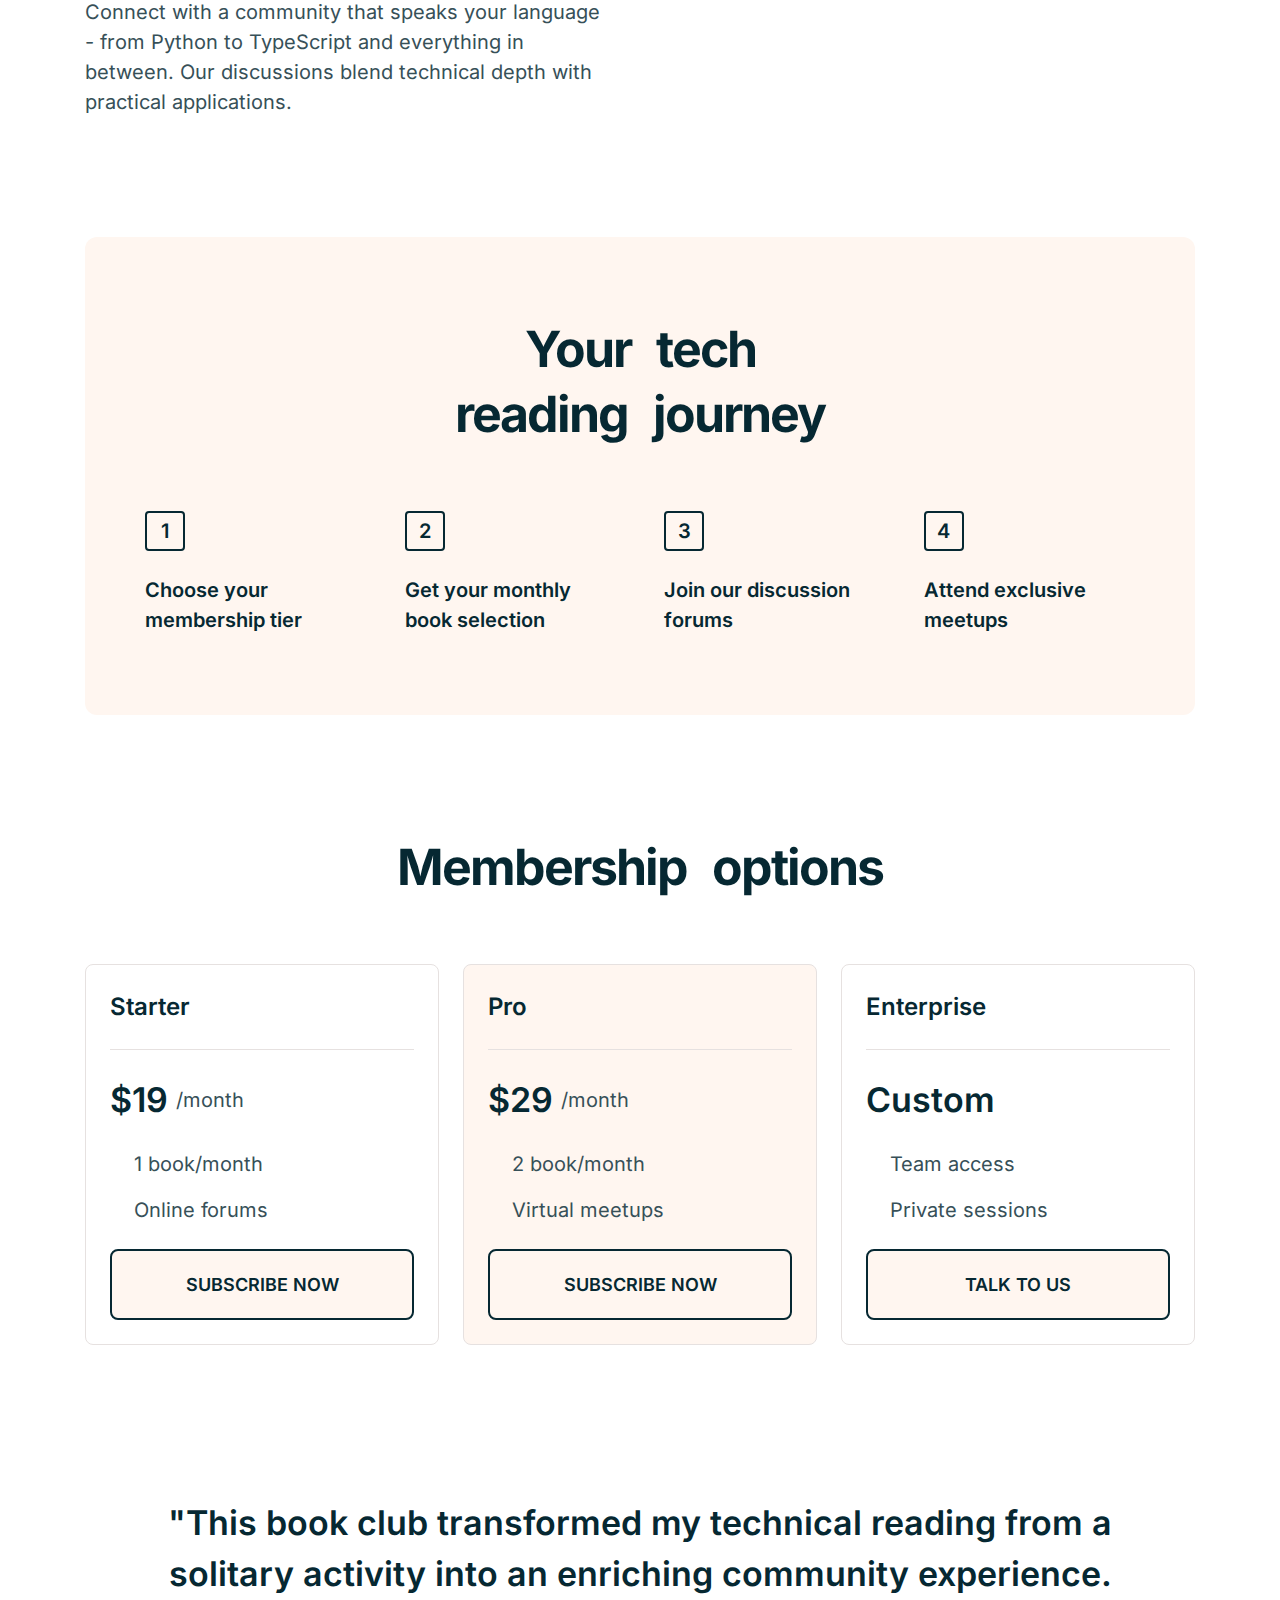
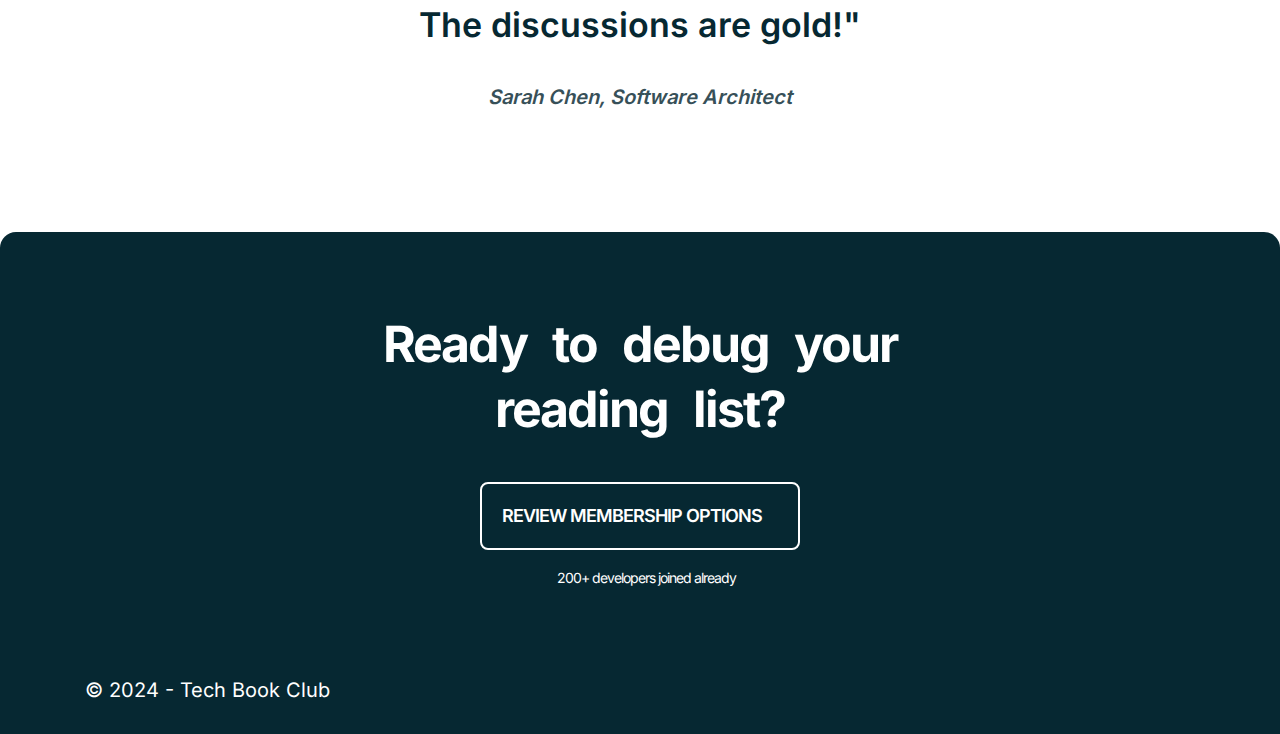
==== commit 4a43495c: "added the background image to the cta and styled the footer section" ====
--- a/index.html
+++ b/index.html
@@ -66,7 +66,7 @@
                     alt="Yellow rating star"
                   />
                 </div>
-                <p class="small-bold-txt">200+ developers joined already</p>
+                <p class="rating__text">200+ developers joined already</p>
               </div>
             </div>
           </div>
@@ -207,44 +207,57 @@
         </div>
       </section>
       <!-- quote -->
-      <section class="quote">
-        <div class="stars-wrapper">
-          <img src="/assets/images/icon-star.svg" alt="" />
-          <img src="/assets/images/icon-star.svg" alt="" />
-          <img src="/assets/images/icon-star.svg" alt="" />
-          <img src="/assets/images/icon-star.svg" alt="" />
-          <img src="/assets/images/icon-star.svg" alt="" />
-        </div>
-        <blockquote>
+      <section class="quote container">
+        <div class="stars-wrapper d-flex">
+          <img src="/assets/images/icon-star.svg" alt="" />
+          <img src="/assets/images/icon-star.svg" alt="" />
+          <img src="/assets/images/icon-star.svg" alt="" />
+          <img src="/assets/images/icon-star.svg" alt="" />
+          <img src="/assets/images/icon-star.svg" alt="" />
+        </div>
+        <blockquote class="quote__content">
           "This book club transformed my technical reading from a solitary
           activity into an enriching community experience. The discussions are
           gold!"
-          <cite>Sarah Chen, Software Architect</cite>
+          <cite class="quote__author">Sarah Chen, Software Architect</cite>
         </blockquote>
       </section>
       <!-- cta -->
       <section class="cta">
-        <h2>Ready to debug your reading list?</h2>
-        <button class="btn">Review membership options</button>
-        <div class="reviews-wrapper">
-          <img src="/assets/images/image-avatars.webp" alt="" />
-          <div class="ratings">
-            <div class="stars">
-              <img src="/assets/images/icon-star.svg" alt="" />
-              <img src="/assets/images/icon-star.svg" alt="" />
-              <img src="/assets/images/icon-star.svg" alt="" />
-              <img src="/assets/images/icon-star.svg" alt="" />
-              <img src="/assets/images/icon-star.svg" alt="" />
+        <div class="cta-wrapper container d-flex">
+          <h2 class="header--secondary cta__title">
+            Ready to debug your reading list?
+          </h2>
+          <button class="btn btn--white">
+            Review membership options
+            <img src="/assets/images/icon-arrow-up.svg" alt="" />
+          </button>
+          <div class="reviews-wrapper d-flex">
+            <img
+              class="reviews__avatars"
+              src="/assets/images/image-avatars.webp"
+              alt=""
+            />
+            <div class="ratings d-flex">
+              <div class="stars d-flex">
+                <img src="/assets/images/icon-star.svg" alt="" />
+                <img src="/assets/images/icon-star.svg" alt="" />
+                <img src="/assets/images/icon-star.svg" alt="" />
+                <img src="/assets/images/icon-star.svg" alt="" />
+                <img src="/assets/images/icon-star.svg" alt="" />
+              </div>
+              <p class="rating__text rating__text--cta">
+                200+ developers joined already
+              </p>
             </div>
-            <p>200+ developers joined already</p>
           </div>
         </div>
       </section>
     </main>
-    <footer>
-      <div class="footer-wrapper">
+    <footer class="footer">
+      <div class="footer-wrapper container d-flex">
         <p>© 2024 - Tech Book Club</p>
-        <div class="icons-wrapper">
+        <div class="icons-wrapper d-flex">
           <img src="/assets/images/logo-bluesky.svg" alt="" />
           <img src="/assets/images/logo-linkedin.svg" alt="" />
         </div>
--- a/styles.css
+++ b/styles.css
@@ -99,6 +99,7 @@
 :root {
   /* colors */
   --clr-neutral-0: hsl(0, 0%, 100%);
+  --clr-white--hover: rgba(255, 255, 255, 0.2);
   --clr-neutral-100: hsl(17, 41%, 97%);
   --clr-neutral-200: hsl(17, 12%, 89%);
   --clr-neutral-700: hsl(195, 23%, 28%);
@@ -150,15 +151,6 @@
   word-spacing: 15px;
 }
 
-.small-bold-txt {
-  font-family: var(--ff-headings);
-  font-weight: var(--fw-400);
-  font-size: 14px;
-  line-height: 1.2;
-  letter-spacing: -1px;
-  color: var(--clr-neutral-700);
-}
-
 .btn {
   border: 2px solid var(--clr-neutral-900);
   padding: 20px;
@@ -178,6 +170,18 @@
   background: var(--clr-gradient-accent);
 }
 
+.btn--white {
+  background-color: transparent;
+  border: 2px solid var(--clr-neutral-0);
+  color: var(--clr-neutral-0);
+  display: flex;
+  gap: 1rem;
+}
+
+.btn--white:hover {
+  background: linear-gradient(to right, var(--clr-white--hover), transparent);
+}
+
 .gradient-title {
   background: var(--clr-gradient-titles);
   -webkit-background-clip: text;
@@ -221,6 +225,32 @@
 
   width: min(var(--max-width), 100% - (var(--padding) * 2));
   margin-inline: auto;
+}
+
+/* components */
+
+/* rating component */
+.reviews-wrapper {
+  margin-top: 20px;
+  gap: 12px;
+}
+
+.reviews__avatars {
+  max-width: 110px;
+  max-height: 40px;
+}
+
+.ratings {
+  flex-direction: column;
+}
+
+.rating__text {
+  font-family: var(--ff-headings);
+  font-weight: var(--fw-400);
+  font-size: 14px;
+  line-height: 1.2;
+  letter-spacing: -1px;
+  color: var(--clr-neutral-700);
 }
 
 /* PAGE STYLES */
@@ -248,6 +278,8 @@
   padding-block: 9.25rem 80px;
   background-color: var(--clr-salmon-50);
   background-image: url(/assets/images/pattern-light-bg.svg);
+  background-repeat: no-repeat;
+  background-size: cover;
   z-index: 1;
 }
 
@@ -275,20 +307,6 @@
   display: flex;
   align-items: center;
   gap: 1rem;
-}
-
-.reviews-wrapper {
-  margin-top: 20px;
-  gap: 12px;
-}
-
-.reviews__avatars {
-  max-width: 110px;
-  max-height: 40px;
-}
-
-.ratings {
-  flex-direction: column;
 }
 
 .hero__img {
@@ -508,3 +526,75 @@
   border-radius: 8px;
   color: var(--clr-neutral-900);
 }
+
+/* quote */
+.quote {
+  display: flex;
+  flex-direction: column;
+  align-items: center;
+  text-align: center;
+  margin-bottom: 120px;
+}
+
+.quote__content {
+  max-width: 970px;
+  font-family: var(--ff-headings);
+  font-weight: var(--fw-600);
+  font-size: 34px;
+  color: var(--clr-neutral-900);
+  margin-top: 32px;
+}
+
+.quote__author {
+  display: block;
+  font-family: var(--ff-body);
+  font-size: 20px;
+  color: var(--clr-neutral-700);
+  margin-top: 32px;
+}
+
+/* cta */
+.cta {
+  background-image: url(/assets/images/pattern-dark-bg.svg);
+  background-repeat: no-repeat;
+  background-size: cover;
+  background-color: var(--clr-neutral-900);
+  color: var(--clr-neutral-0);
+  border-radius: 16px 16px 0 0;
+  padding-block: 80px 64px;
+}
+
+.cta__title {
+  color: var(--clr-neutral-0);
+  max-width: 35rem;
+  text-align: center;
+  margin-inline: auto;
+  margin-bottom: 40px;
+}
+
+.cta-wrapper {
+  flex-direction: column;
+  align-items: center;
+}
+
+.rating__text--cta {
+  color: var(--clr-neutral-0);
+}
+
+/* footer */
+.footer {
+  background-image: url(/assets/images/pattern-dark-bg.svg);
+  background-repeat: no-repeat;
+  background-size: cover;
+  background-color: var(--clr-neutral-900);
+  padding-block: 24px 29px;
+  color: var(--clr-neutral-0);
+}
+
+.footer-wrapper {
+  justify-content: space-between;
+}
+
+.icons-wrapper {
+  gap: 24px;
+}
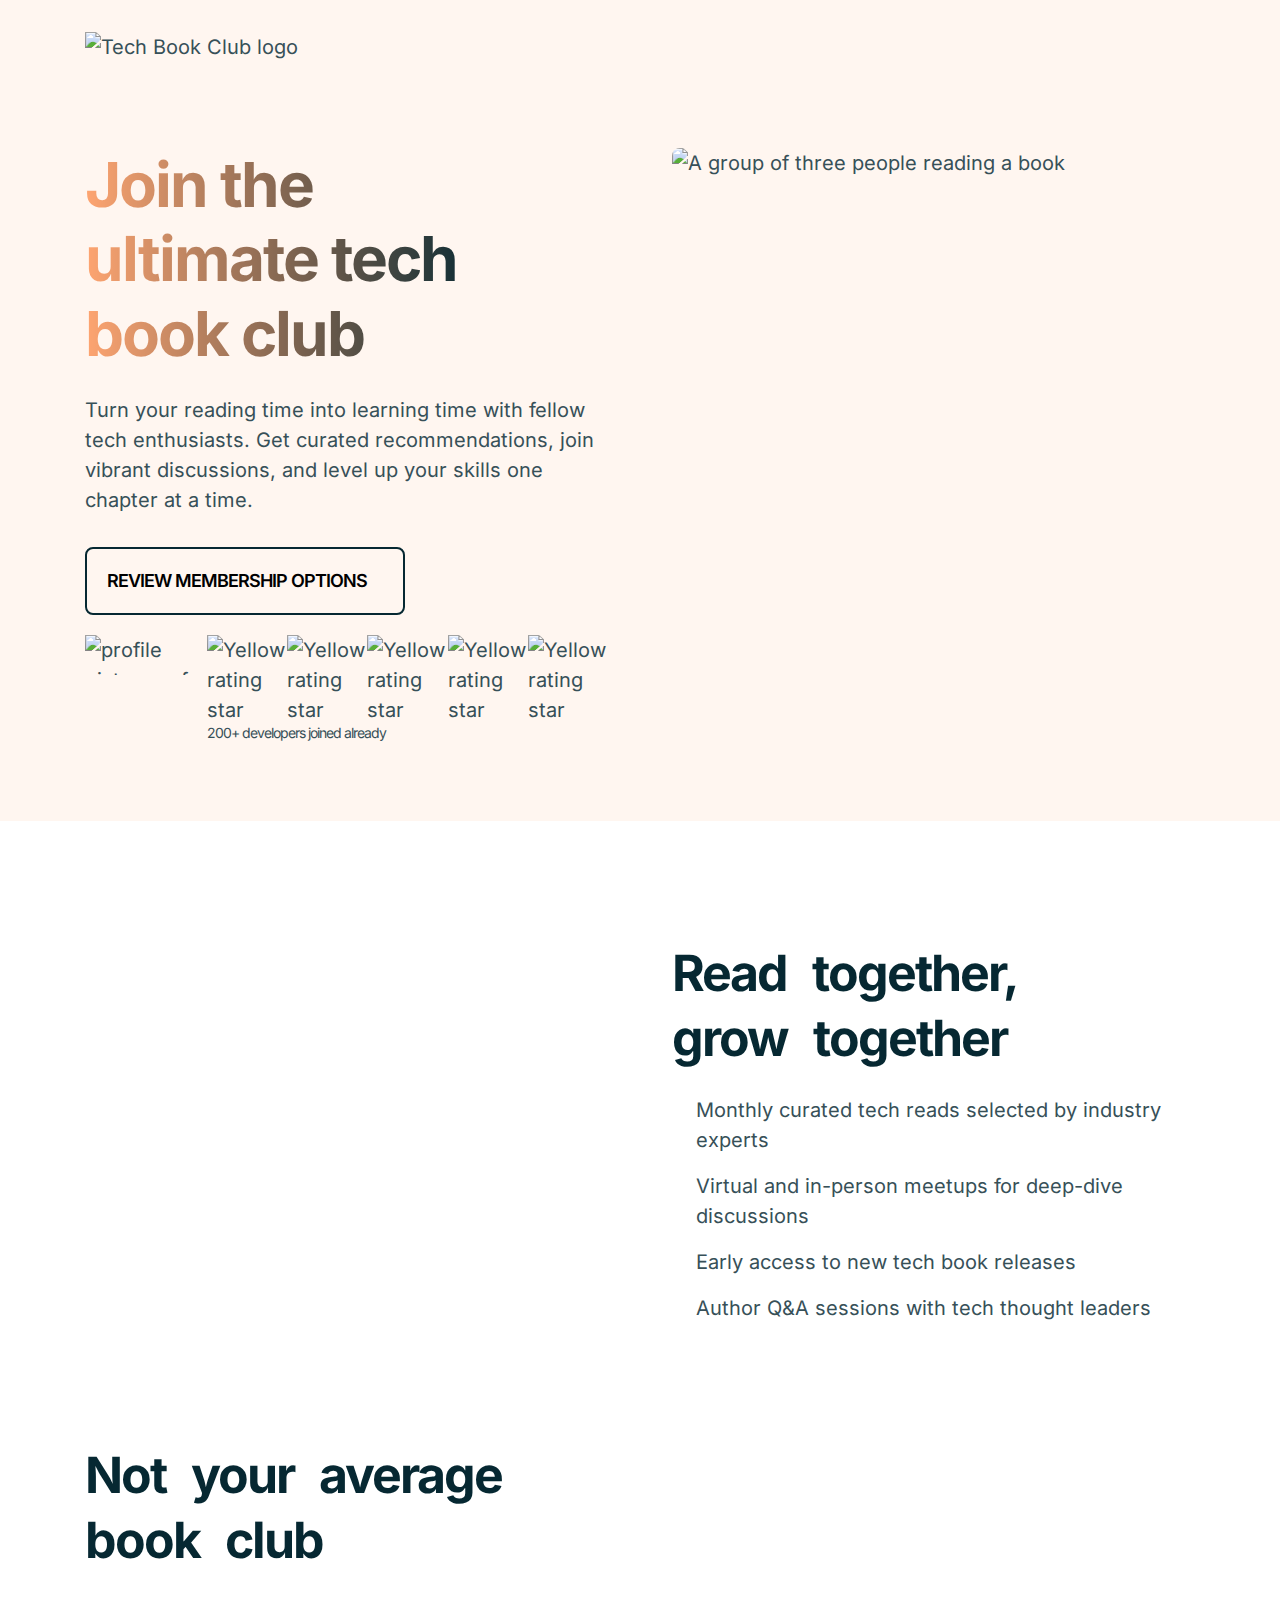
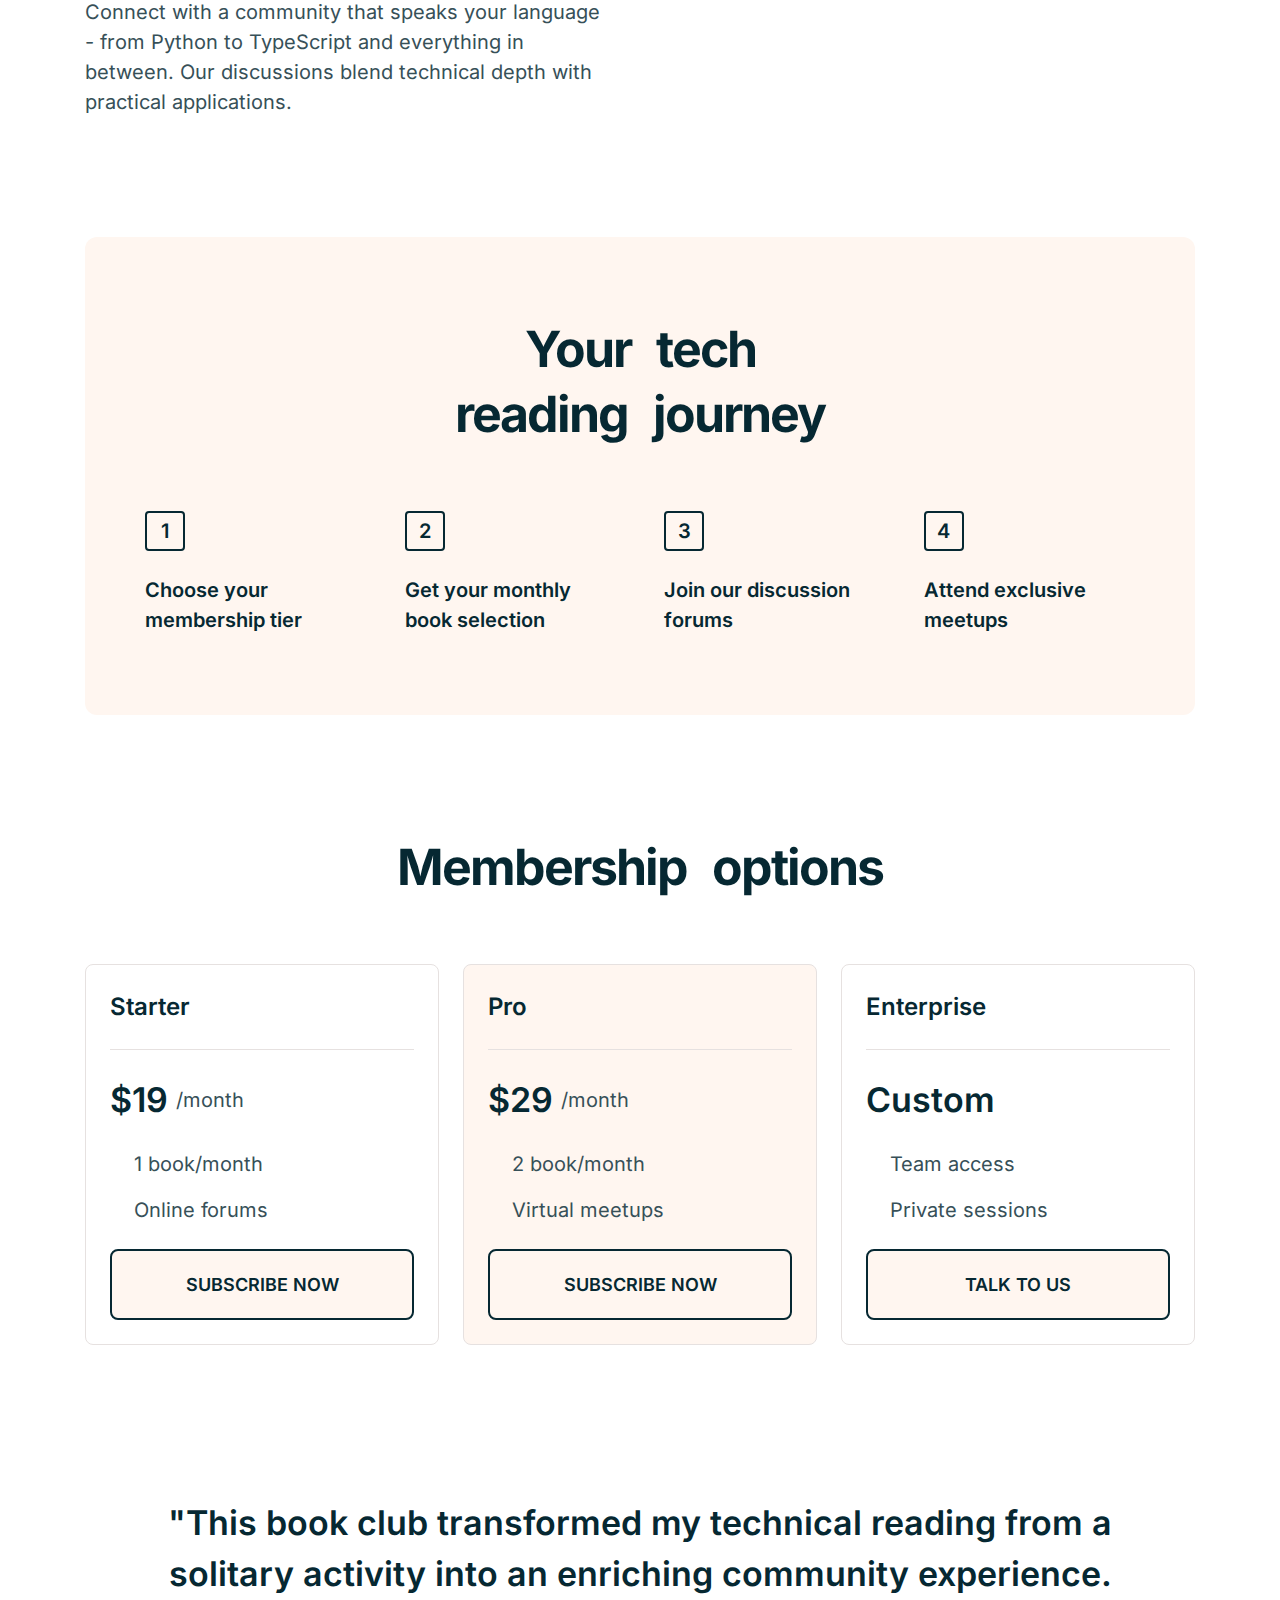
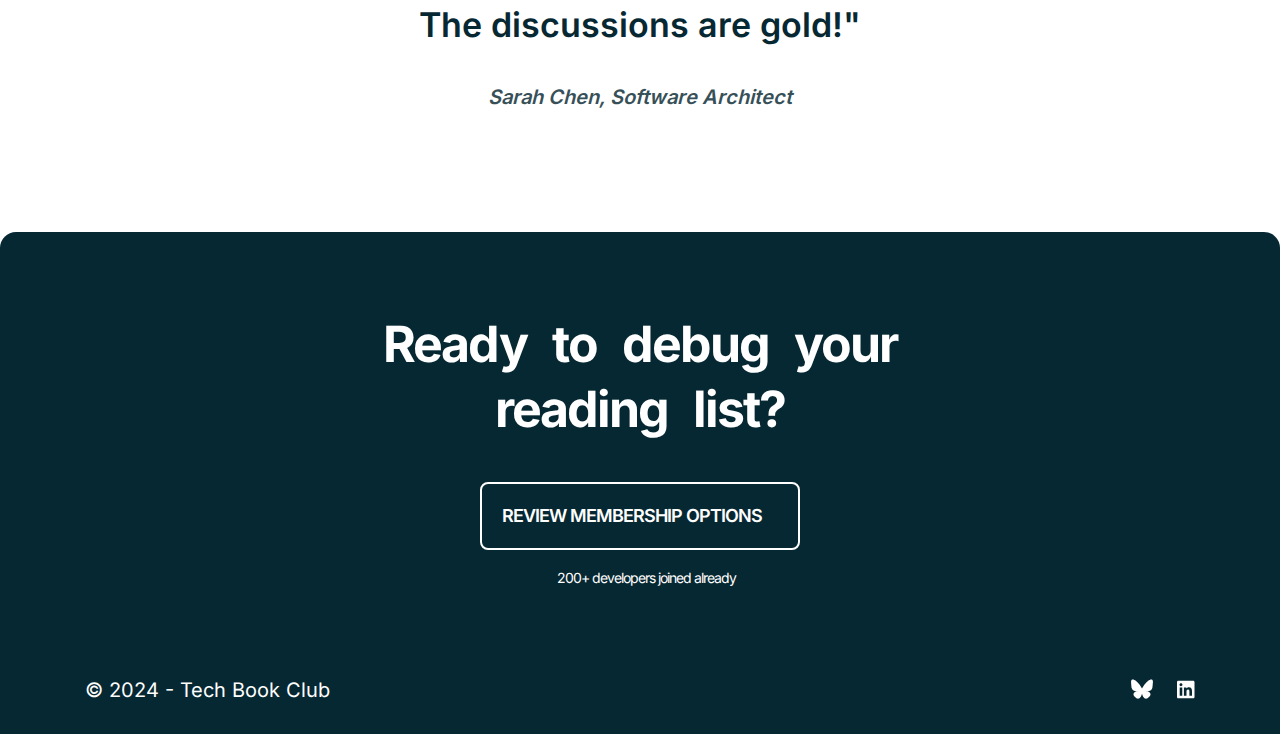
==== commit fed4900b: "added media queries to the grids for tablet and mobile" ====
--- a/index.html
+++ b/index.html
@@ -258,8 +258,30 @@
       <div class="footer-wrapper container d-flex">
         <p>© 2024 - Tech Book Club</p>
         <div class="icons-wrapper d-flex">
-          <img src="/assets/images/logo-bluesky.svg" alt="" />
-          <img src="/assets/images/logo-linkedin.svg" alt="" />
+          <svg
+            xmlns="http://www.w3.org/2000/svg"
+            width="22"
+            height="23"
+            fill="none"
+            viewBox="0 0 22 23"
+          >
+            <path
+              fill="#fff"
+              d="M4.804 2.695c2.51 1.877 5.208 5.693 6.196 7.743.988-2.046 3.687-5.861 6.196-7.743 1.81-1.358 4.74-2.407 4.74.936 0 .666-.383 5.608-.606 6.411-.782 2.785-3.627 3.498-6.158 3.064 4.422.752 5.547 3.244 3.116 5.736-4.615 4.735-6.63-1.186-7.146-2.702-.073-.211-.112-.336-.142-.336-.03 0-.069.13-.142.336-.515 1.516-2.535 7.437-7.146 2.702-2.427-2.492-1.306-4.984 3.116-5.736-2.531.434-5.376-.28-6.153-3.068-.228-.804-.61-5.745-.61-6.411 0-3.343 2.93-2.294 4.739-.937v.005Z"
+            />
+          </svg>
+          <svg
+            xmlns="http://www.w3.org/2000/svg"
+            width="18"
+            height="19"
+            fill="none"
+            viewBox="0 0 18 19"
+          >
+            <path
+              fill="#fff"
+              d="M16.25.772c.664 0 1.25.586 1.25 1.289v14.961c0 .703-.586 1.25-1.25 1.25H1.21c-.663 0-1.21-.547-1.21-1.25V2.061C0 1.358.547.772 1.21.772h15.04Zm-10.977 15v-8.32H2.695v8.32h2.578ZM3.984 6.28c.82 0 1.485-.664 1.485-1.485 0-.82-.664-1.523-1.485-1.523-.859 0-1.523.703-1.523 1.523S3.125 6.28 3.984 6.28ZM15 15.772v-4.57c0-2.227-.508-3.985-3.125-3.985-1.25 0-2.11.703-2.46 1.367h-.04V7.452h-2.46v8.32h2.577V11.67c0-1.093.195-2.148 1.563-2.148 1.328 0 1.328 1.25 1.328 2.188v4.062H15Z"
+            />
+          </svg>
         </div>
       </div>
     </footer>
--- a/styles.css
+++ b/styles.css
@@ -198,6 +198,12 @@
   gap: 64px;
 }
 
+@media screen and (max-width: 768px) {
+  .grid-2cols {
+    grid-template-columns: 1fr;
+  }
+}
+
 .section-img {
   border-radius: 20px;
 }
@@ -317,6 +323,12 @@
 .features {
   background-color: var(--clr-neutral-0);
   padding-block: 120px;
+}
+
+@media screen and (max-width: 768px) {
+  .features__content {
+    grid-row: 1 / 2;
+  }
 }
 
 .features__wrapper {
@@ -370,6 +382,12 @@
   z-index: 1;
 }
 
+@media screen and (max-width: 768px) {
+  .journey {
+    display: none;
+  }
+}
+
 .journey::after {
   content: "";
   position: absolute;
@@ -437,6 +455,24 @@
   grid-template-columns: repeat(3, 1fr);
   gap: 24px;
   align-items: center;
+}
+
+@media screen and (max-width: 768px) {
+  .pricing {
+    padding-top: 120px;
+  }
+}
+
+@media screen and (max-width: 900px) {
+  .pricing__wrapper {
+    grid-template-columns: repeat(2, 1fr);
+  }
+}
+
+@media screen and (max-width: 580px) {
+  .pricing__wrapper {
+    grid-template-columns: 1fr;
+  }
 }
 
 /* Todo: check the height on the pricing cards. The middle card needs to be bigger */
@@ -597,4 +633,5 @@
 
 .icons-wrapper {
   gap: 24px;
-}
+  align-items: center;
+}
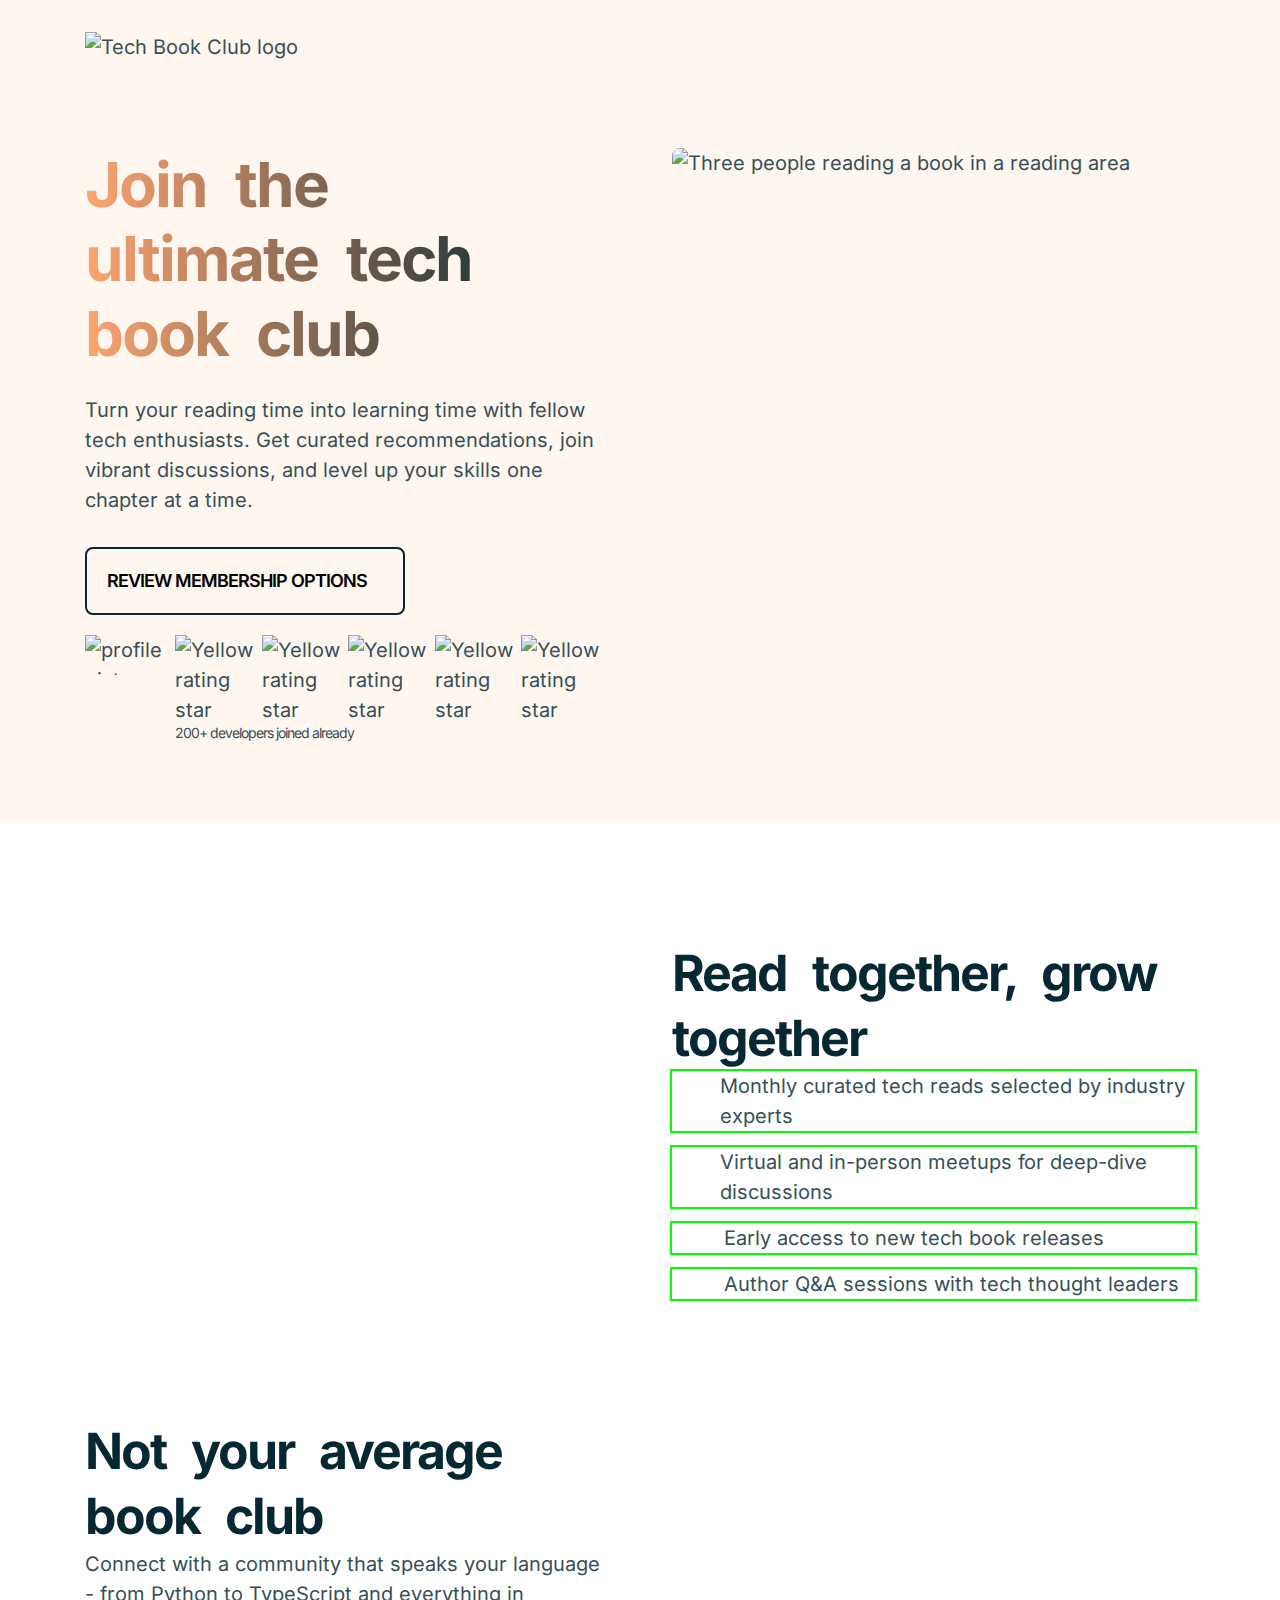
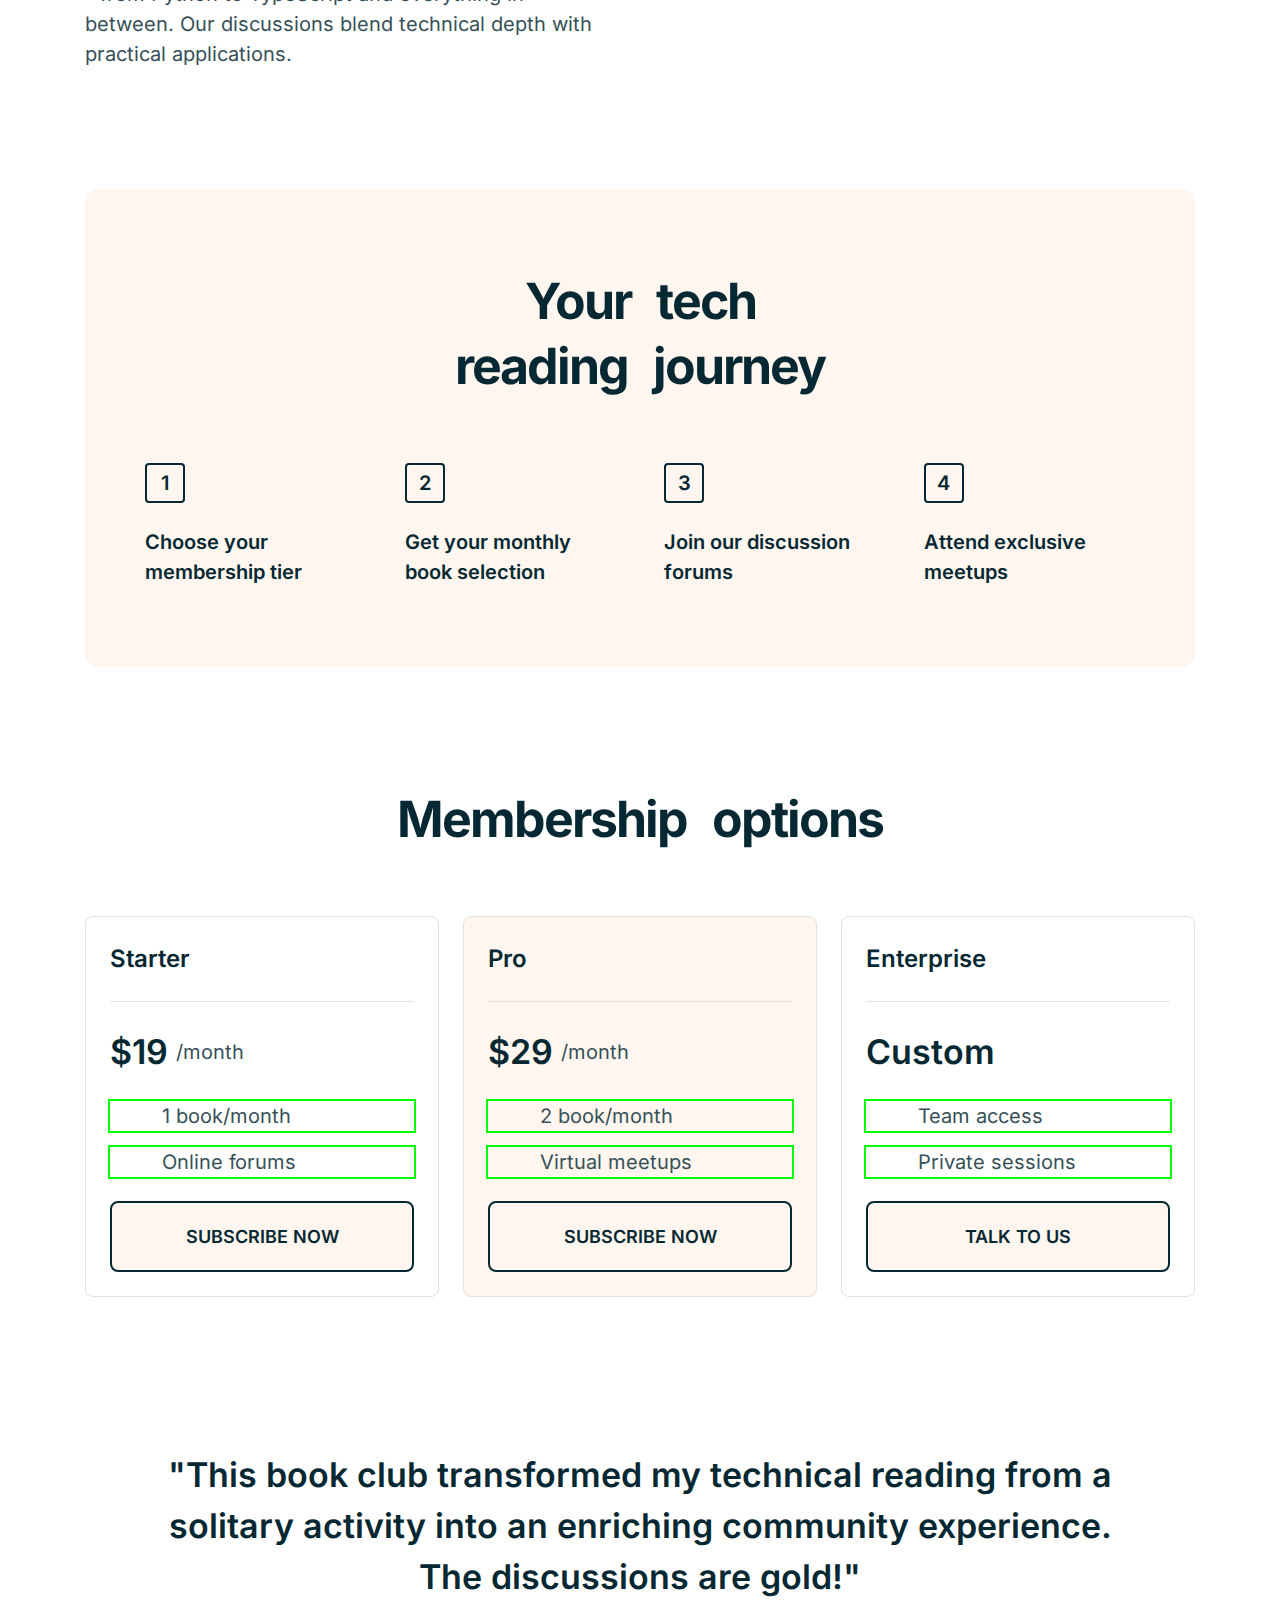
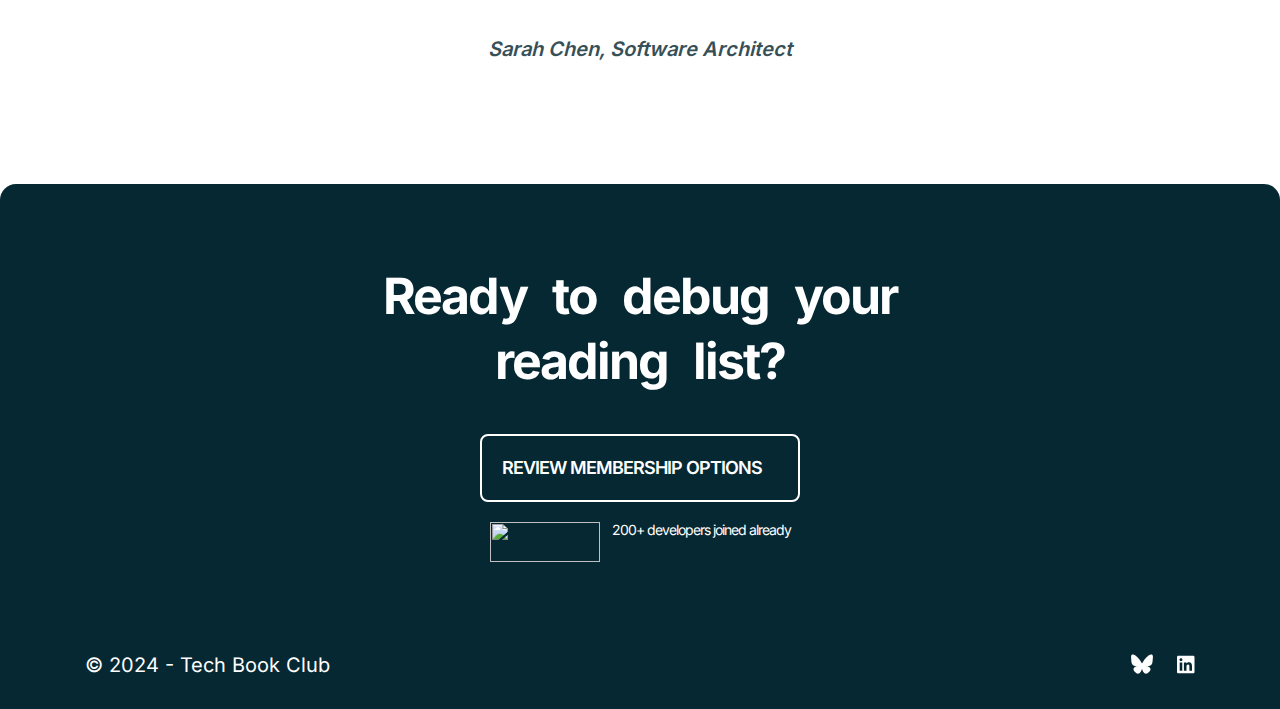
==== commit 9908d9e6: "turned the lists with the check icon into a component" ====
--- a/index.html
+++ b/index.html
@@ -16,7 +16,7 @@
   </head>
   <body>
     <header class="header">
-      <div class="header-wrapper container">
+      <div class="container">
         <img src="/assets/images/logo.svg" alt="Tech Book Club logo" />
       </div>
     </header>
@@ -24,8 +24,9 @@
       <!-- hero section -->
       <section class="hero">
         <div class="hero-wrapper container grid-2cols">
-          <div class="hero__content">
-            <h1 class="hero__title header--primary gradient-title">
+          <!-- hero content -->
+          <div>
+            <h1 class="hero__title header--primary gradient-text">
               Join the ultimate tech book club
             </h1>
             <p class="hero__description">
@@ -33,18 +34,18 @@
               enthusiasts. Get curated recommendations, join vibrant
               discussions, and level up your skills one chapter at a time.
             </p>
-            <button class="btn btn--hero" type="button">
+            <button class="btn" type="button">
               Review membership options
               <img src="/assets/images/icon-arrow-down.svg" alt="" />
             </button>
             <div class="reviews-wrapper d-flex">
               <img
-                class="reviews__avatars"
+                class="reviews-avatars"
                 src="/assets/images/image-avatars.webp"
                 alt="profile pictures of product users"
               />
-              <div class="ratings d-flex">
-                <div class="stars d-flex">
+              <div class="ratings-wrapper d-flex">
+                <div class="d-flex">
                   <img
                     src="/assets/images/icon-star.svg"
                     alt="Yellow rating star"
@@ -66,21 +67,22 @@
                     alt="Yellow rating star"
                   />
                 </div>
-                <p class="rating__text">200+ developers joined already</p>
+                <p class="ratings-text">200+ developers joined already</p>
               </div>
             </div>
           </div>
-          <figure class="hero__img-wrapper">
+          <!-- hero image -->
+          <figure>
             <img
               class="hero__img"
               src="/assets/images/image-hero-desktop.webp"
-              alt="A group of three people reading a book"
+              alt="Three people reading a book in a reading area"
             />
           </figure>
         </div>
       </section>
       <!-- features -->
-      <section class="features">
+      <section class="features section--white">
         <div class="features__wrapper container grid-2cols">
           <figure>
             <img
@@ -89,7 +91,7 @@
               alt=""
             />
           </figure>
-          <div class="features__content">
+          <div class="list__content">
             <h2 class="header--secondary">Read together, grow together</h2>
             <ul>
               <li>Monthly curated tech reads selected by industry experts</li>
@@ -104,7 +106,8 @@
       <section class="why container grid-2cols">
         <div class="why__content">
           <h2 class="header--secondary">
-            Not your average book <span class="circled-text">club</span>
+            Not your average book
+            <span class="circled-text-decoration">club</span>
           </h2>
           <p>
             Connect with a community that speaks your language - from Python to
@@ -121,45 +124,47 @@
         </figure>
       </section>
       <!-- steps -->
-      <section class="journey container">
-        <h2 class="header--secondary journey__header">
-          Your tech reading journey
-        </h2>
-        <div class="journey__grid">
-          <!-- step 1 -->
-          <div class="journey__step">
-            <img
-              class="journey__arrow-img"
-              src="/assets/images/pattern-arrow.svg"
-              alt=""
-            />
-            <div class="number-wrapper">1</div>
-            <p>Choose your membership tier</p>
-          </div>
-          <!-- step 2 -->
-          <div class="journey__step">
-            <img
-              class="journey__arrow-img"
-              src="/assets/images/pattern-arrow.svg"
-              alt=""
-            />
-            <div class="number-wrapper">2</div>
-            <p>Get your monthly book selection</p>
-          </div>
-          <!-- step 3 -->
-          <div class="journey__step">
-            <img
-              class="journey__arrow-img"
-              src="/assets/images/pattern-arrow.svg"
-              alt=""
-            />
-            <div class="number-wrapper">3</div>
-            <p>Join our discussion forums</p>
-          </div>
-          <!-- step 4 -->
-          <div class="journey__step">
-            <div class="number-wrapper">4</div>
-            <p>Attend exclusive meetups</p>
+      <section class="section--white">
+        <div class="journey__wrapper container">
+          <h2 class="header--secondary journey__header">
+            Your tech reading journey
+          </h2>
+          <div class="journey__grid">
+            <!-- step 1 -->
+            <div class="journey__step">
+              <img
+                class="journey__arrow-img"
+                src="/assets/images/pattern-arrow.svg"
+                alt=""
+              />
+              <div class="number-wrapper">1</div>
+              <p>Choose your membership tier</p>
+            </div>
+            <!-- step 2 -->
+            <div class="journey__step">
+              <img
+                class="journey__arrow-img"
+                src="/assets/images/pattern-arrow.svg"
+                alt=""
+              />
+              <div class="number-wrapper">2</div>
+              <p>Get your monthly book selection</p>
+            </div>
+            <!-- step 3 -->
+            <div class="journey__step">
+              <img
+                class="journey__arrow-img"
+                src="/assets/images/pattern-arrow.svg"
+                alt=""
+              />
+              <div class="number-wrapper">3</div>
+              <p>Join our discussion forums</p>
+            </div>
+            <!-- step 4 -->
+            <div class="journey__step">
+              <div class="number-wrapper">4</div>
+              <p>Attend exclusive meetups</p>
+            </div>
           </div>
         </div>
       </section>
@@ -174,10 +179,12 @@
             <p class="pricing__price-wrapper">
               <span class="pricing__quantity">$19</span>/month
             </p>
-            <ul>
-              <li>1 book/month</li>
-              <li>Online forums</li>
-            </ul>
+            <div class="list__content">
+              <ul>
+                <li>1 book/month</li>
+                <li>Online forums</li>
+              </ul>
+            </div>
             <button class="pricing__btn">Subscribe now</button>
           </div>
           <!-- option 2 -->
@@ -187,10 +194,12 @@
             <p class="pricing__price-wrapper">
               <span class="pricing__quantity">$29</span>/month
             </p>
-            <ul>
-              <li>2 book/month</li>
-              <li>Virtual meetups</li>
-            </ul>
+            <div class="list__content">
+              <ul>
+                <li>2 book/month</li>
+                <li>Virtual meetups</li>
+              </ul>
+            </div>
             <button class="pricing__btn">Subscribe now</button>
           </div>
           <!-- option 3 -->
@@ -198,10 +207,12 @@
             <p class="pricing__plan">Enterprise</p>
             <div class="pricing__divider"></div>
             <p class="pricing__quantity">Custom</p>
-            <ul>
-              <li>Team access</li>
-              <li>Private sessions</li>
-            </ul>
+            <div class="list__content">
+              <ul>
+                <li>Team access</li>
+                <li>Private sessions</li>
+              </ul>
+            </div>
             <button class="pricing__btn">Talk to us</button>
           </div>
         </div>
@@ -234,19 +245,19 @@
           </button>
           <div class="reviews-wrapper d-flex">
             <img
-              class="reviews__avatars"
+              class="reviews-avatars"
               src="/assets/images/image-avatars.webp"
               alt=""
             />
-            <div class="ratings d-flex">
-              <div class="stars d-flex">
+            <div class="ratings-wrapper d-flex">
+              <div class="d-flex">
                 <img src="/assets/images/icon-star.svg" alt="" />
                 <img src="/assets/images/icon-star.svg" alt="" />
                 <img src="/assets/images/icon-star.svg" alt="" />
                 <img src="/assets/images/icon-star.svg" alt="" />
                 <img src="/assets/images/icon-star.svg" alt="" />
               </div>
-              <p class="rating__text rating__text--cta">
+              <p class="ratings-text ratings-text--white">
                 200+ developers joined already
               </p>
             </div>
--- a/styles.css
+++ b/styles.css
@@ -1,4 +1,4 @@
-/* martian-mono-regular - latin */
+/* martian mono latin 400, 600 and 700 */
 @font-face {
   font-display: swap;
   font-family: "Martian Mono";
@@ -7,7 +7,7 @@
   src: url("/assets/fonts/inter-v18-latin/inter-v18-latin-regular.woff2")
     format("woff2");
 }
-/* martian-mono-600 - latin */
+
 @font-face {
   font-display: swap;
   font-family: "Martian Mono";
@@ -16,7 +16,7 @@
   src: url("/assets/fonts/inter-v18-latin/inter-v18-latin-600.woff2")
     format("woff2");
 }
-/* martian-mono-700 - latin */
+
 @font-face {
   font-display: swap;
   font-family: "Martian Mono";
@@ -26,7 +26,7 @@
     format("woff2");
 }
 
-/* inter-regular - latin */
+/* inter latin 400, 600 and 700 */
 @font-face {
   font-display: swap;
   font-family: "Inter";
@@ -34,7 +34,7 @@
   font-weight: 400;
   src: url("/assets/fonts/inter-v18-latin/inter-v18-latin-regular.woff2");
 }
-/* inter-600 - latin */
+
 @font-face {
   font-display: swap;
   font-family: "Inter";
@@ -43,7 +43,7 @@
   src: url("/assets/fonts/inter-v18-latin/inter-v18-latin-600.woff2")
     format("woff2");
 }
-/* inter-700 - latin */
+
 @font-face {
   font-display: swap;
   font-family: "Inter";
@@ -104,11 +104,10 @@
   --clr-neutral-200: hsl(17, 12%, 89%);
   --clr-neutral-700: hsl(195, 23%, 28%);
   --clr-neutral-900: hsl(194, 78%, 11%);
-
   --clr-salmon-50: hsl(23, 100%, 97%);
   --clr-salmon-100: hsl(22, 100%, 91%);
   --clr-salmon-500: hsl(22, 99%, 72%);
-
+  /* gradients */
   --clr-gradient-accent: linear-gradient(
     to right,
     var(--clr-salmon-100),
@@ -123,7 +122,6 @@
   /* font family */
   --ff-headings: "Martian Mono";
   --ff-body: "Inter", "Helvetica Neue", Helvetica, Arial, sans-serif;
-
   /* font weights */
   --fw-400: 400;
   --fw-600: 600;
@@ -131,6 +129,13 @@
 }
 
 /* REUSABLE STYLES */
+
+/* headings and text */
+.header--primary,
+.header--secondary {
+  word-spacing: 15px;
+}
+
 .header--primary {
   font-family: var(--ff-headings);
   font-weight: var(--fw-700);
@@ -142,28 +147,72 @@
 .header--secondary {
   font-family: var(--ff-headings);
   font-weight: var(--fw-700);
-  font-size: 50px;
+  font-size: 3.125rem;
   line-height: 1.3;
   letter-spacing: -2px;
   color: var(--clr-neutral-900);
-  margin-bottom: 24px;
-  max-width: 30rem;
-  word-spacing: 15px;
-}
-
+}
+
+@media screen and (max-width: 48rem) {
+  .header--primary {
+    font-size: 2.375rem;
+    font-size: clamp(
+      2.375rem,
+      0.9437022900763359rem + 6.106870229007634vw,
+      3.875rem
+    );
+  }
+  .header--secondary {
+    font-size: 2.125rem;
+    font-size: clamp(
+      2.125rem,
+      1.170801526717557rem + 4.071246819338422vw,
+      3.125rem
+    );
+  }
+}
+
+.gradient-text {
+  background: var(--clr-gradient-titles);
+  -webkit-background-clip: text;
+  -webkit-text-fill-color: transparent;
+}
+
+.circled-text-decoration {
+  position: relative;
+}
+
+.circled-text-decoration::after {
+  content: "";
+  background-image: url(/assets/images/pattern-circle.png);
+  background-repeat: no-repeat;
+  position: absolute;
+  width: 160px;
+  height: 66px;
+  top: 0;
+  left: -20px;
+  z-index: 1;
+}
+
+/* buttons */
 .btn {
-  border: 2px solid var(--clr-neutral-900);
-  padding: 20px;
-  border-radius: 8px;
-  background: var(--clr-salmon-50);
-  font-family: var(--ff-headings);
-  text-transform: uppercase;
-  font-size: 18px;
+  font-family: var(--ff-headings);
+  font-size: 1.125rem;
   line-height: 1.3;
   letter-spacing: -1px;
   font-weight: var(--fw-600);
+  border: 2px solid var(--clr-neutral-900);
+  padding: 1.25rem;
+  border-radius: 8px;
+  background: var(--clr-salmon-50);
+  text-transform: uppercase;
   cursor: pointer;
   transition: background 3s ease-in-out;
+
+  /* arrow icon */
+  display: flex;
+  align-items: center;
+  gap: 1rem;
 }
 
 .btn:hover {
@@ -182,12 +231,7 @@
   background: linear-gradient(to right, var(--clr-white--hover), transparent);
 }
 
-.gradient-title {
-  background: var(--clr-gradient-titles);
-  -webkit-background-clip: text;
-  -webkit-text-fill-color: transparent;
-}
-
+/* display and grids */
 .d-flex {
   display: flex;
 }
@@ -204,24 +248,9 @@
   }
 }
 
+/* images */
 .section-img {
   border-radius: 20px;
-}
-
-.circled-text {
-  position: relative;
-}
-
-.circled-text::after {
-  content: "";
-  background-image: url(/assets/images/pattern-circle.png);
-  background-repeat: no-repeat;
-  position: absolute;
-  width: 160px;
-  height: 66px;
-  top: 0;
-  left: -20px;
-  z-index: 1;
 }
 
 /* containers */
@@ -233,37 +262,70 @@
   margin-inline: auto;
 }
 
-/* components */
-
-/* rating component */
+/* section */
+.section--white {
+  background-color: var(--clr-neutral-0);
+}
+
+/* COMPONENTS */
+
+/* ratings component */
 .reviews-wrapper {
-  margin-top: 20px;
-  gap: 12px;
-}
-
-.reviews__avatars {
-  max-width: 110px;
-  max-height: 40px;
-}
-
-.ratings {
+  margin-top: 1.25rem;
+  gap: 0.75rem;
+}
+
+.reviews-avatars {
+  width: 6.875rem;
+  height: 2.5rem;
+}
+
+.ratings-wrapper {
   flex-direction: column;
 }
 
-.rating__text {
+.ratings-text {
   font-family: var(--ff-headings);
   font-weight: var(--fw-400);
-  font-size: 14px;
+  font-size: 0.875rem;
   line-height: 1.2;
   letter-spacing: -1px;
   color: var(--clr-neutral-700);
 }
 
+.ratings-text--white {
+  color: var(--clr-neutral-0);
+}
+
+/* lists with checkbox image */
+.list__content ul {
+  padding: 0;
+  list-style: none;
+}
+
+.list__content ul li {
+  display: flex;
+  gap: 1.5rem;
+
+  outline: 2px solid lime;
+}
+
+.list__content ul li:not(:last-child) {
+  margin-bottom: 1rem;
+}
+
+.list__content ul li::before {
+  content: url(/assets/images/icon-check.svg);
+  align-self: center;
+  height: 1.75rem;
+  width: 1.75rem;
+}
+
 /* PAGE STYLES */
 body {
   font-family: var(--ff-body);
+  font-size: 1.25rem;
   line-height: 1.5;
-  font-size: 20px;
   -webkit-font-smoothing: antialiased;
   color: var(--clr-neutral-700);
 }
@@ -280,15 +342,28 @@
 
 /* hero */
 .hero {
+  background-image: url(/assets/images/pattern-light-bg.svg);
+  background-repeat: no-repeat;
+  background-size: cover;
+  background-color: var(--clr-salmon-50);
+  padding-block: 9.25rem 5rem;
   position: relative;
-  padding-block: 9.25rem 80px;
-  background-color: var(--clr-salmon-50);
-  background-image: url(/assets/images/pattern-light-bg.svg);
-  background-repeat: no-repeat;
-  background-size: cover;
   z-index: 1;
 }
 
+.hero__title {
+  max-width: 11ch;
+}
+
+.hero__description {
+  margin-block: 1.5rem 2rem;
+}
+
+.hero__img {
+  border-radius: 8px;
+}
+
+/* blue glow */
 .hero::after {
   content: "";
   position: absolute;
@@ -301,28 +376,9 @@
   z-index: -1;
 }
 
-.hero__title {
-  max-width: 25rem;
-}
-
-.hero__description {
-  margin-block: 24px 32px;
-}
-
-.btn--hero {
-  display: flex;
-  align-items: center;
-  gap: 1rem;
-}
-
-.hero__img {
-  border-radius: 8px;
-}
-
 /* features */
 .features {
-  background-color: var(--clr-neutral-0);
-  padding-block: 120px;
+  padding-block: 7.5rem;
 }
 
 @media screen and (max-width: 768px) {
@@ -333,26 +389,6 @@
 
 .features__wrapper {
   align-items: center;
-}
-
-.features__content ul {
-  padding: 0;
-  list-style: none;
-}
-
-.features__content ul li {
-  display: flex;
-  align-items: center;
-  gap: 24px;
-}
-
-.features__content ul li:not(:last-child) {
-  margin-bottom: 1rem;
-}
-
-/* Todo: Check this again. Check icon is not centered */
-.features__content ul li::before {
-  content: url(/assets/images/icon-check.svg);
 }
 
 /* why */
@@ -372,7 +408,7 @@
 }
 
 /* features */
-.journey {
+.journey__wrapper {
   background-image: url(/assets/images/pattern-light-bg.svg);
   background-color: var(--clr-salmon-50);
   margin-block: 120px;
@@ -380,15 +416,16 @@
   border-radius: 12px;
   position: relative;
   z-index: 1;
+  overflow: hidden;
 }
 
 @media screen and (max-width: 768px) {
-  .journey {
+  .journey__wrapper {
     display: none;
   }
 }
 
-.journey::after {
+.journey__wrapper::after {
   content: "";
   position: absolute;
   background-image: url(/assets/images/pattern-glow.svg);
@@ -523,33 +560,13 @@
   color: var(--clr-neutral-900);
 }
 
-.pricing ul {
-  padding: 0;
-  list-style: none;
-}
-
-.pricing ul li {
-  display: flex;
-  align-items: center;
-  gap: 24px;
-}
-
-.pricing ul li:not(:last-child) {
-  margin-bottom: 1rem;
-}
-
-/* Todo: this again. Check icon is not centered */
-.pricing ul li::before {
-  content: url(/assets/images/icon-check.svg);
-  display: inline-block;
-}
-
 .pricing__price-wrapper {
   display: flex;
   align-items: center;
   gap: 8px;
 }
 
+/* todo: check this button again */
 .pricing__btn {
   background-color: var(--clr-salmon-50);
   font-family: var(--ff-headings);
@@ -613,10 +630,6 @@
   align-items: center;
 }
 
-.rating__text--cta {
-  color: var(--clr-neutral-0);
-}
-
 /* footer */
 .footer {
   background-image: url(/assets/images/pattern-dark-bg.svg);
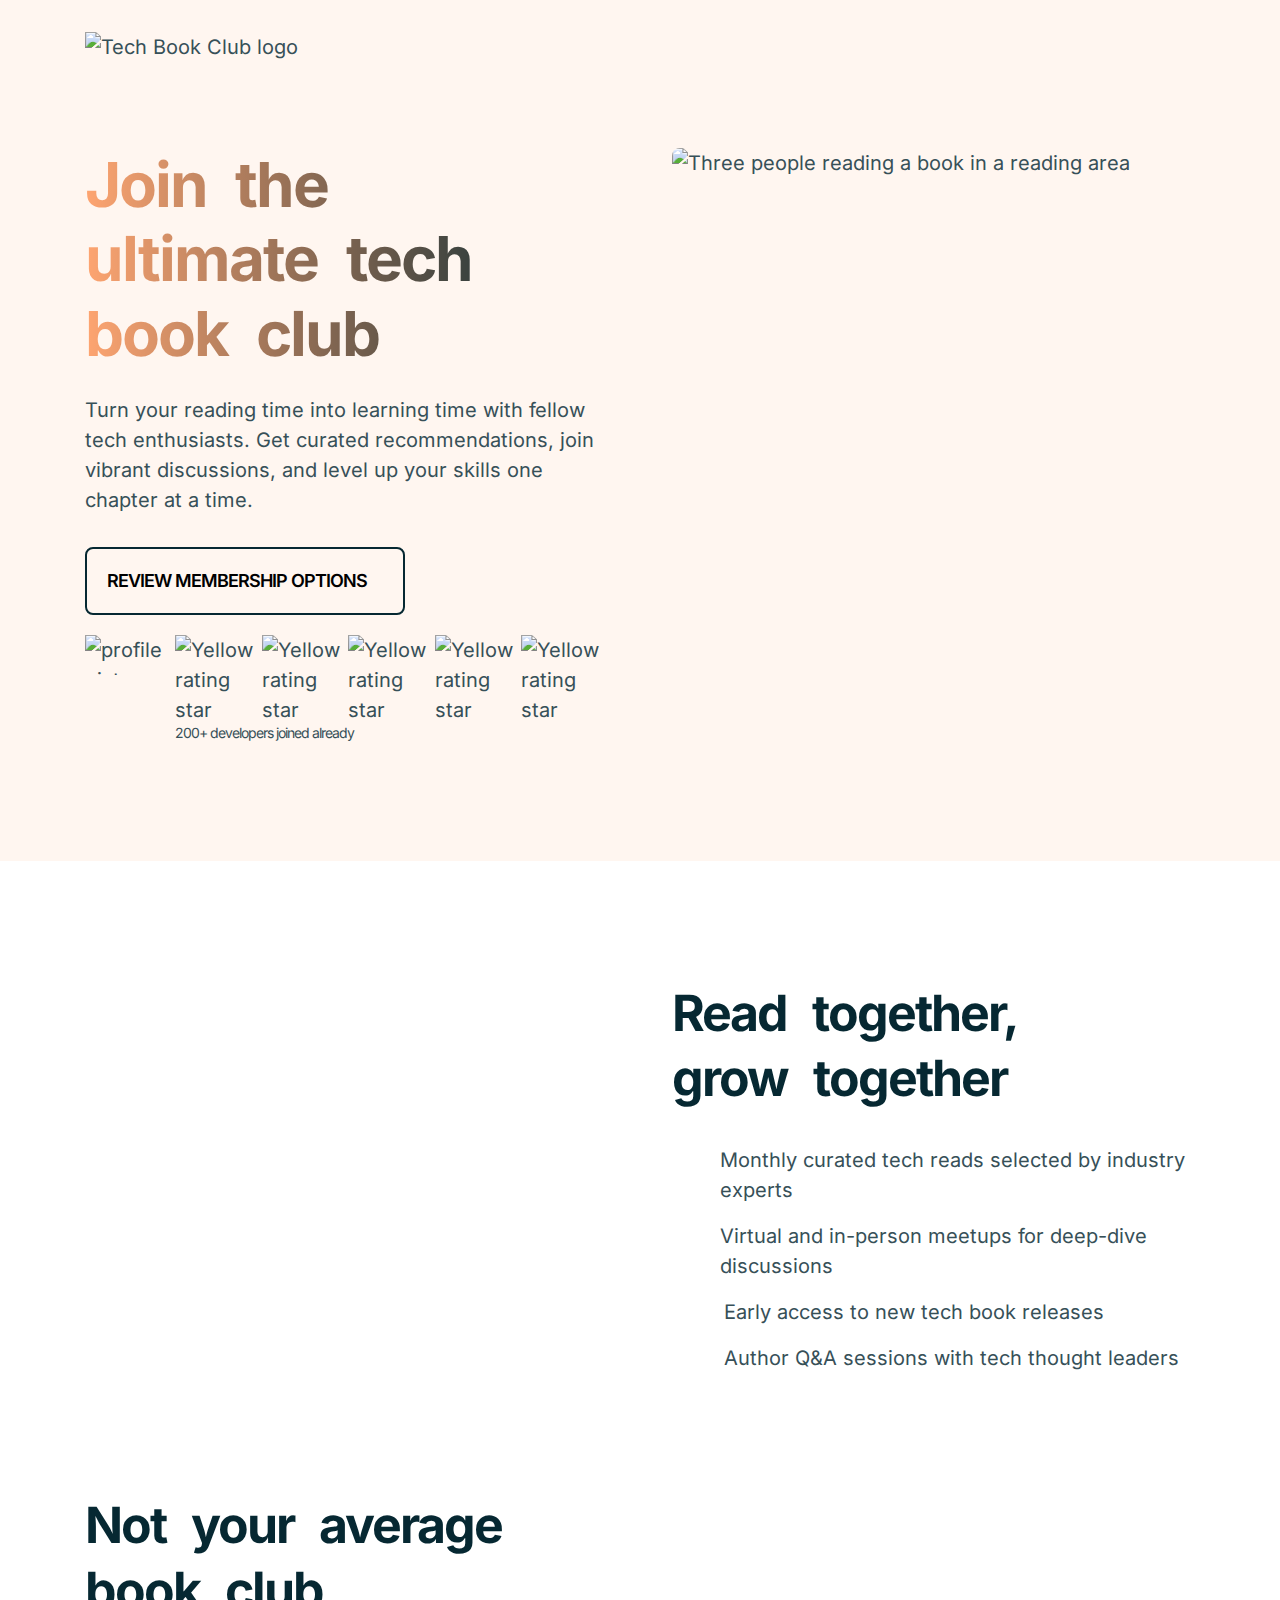
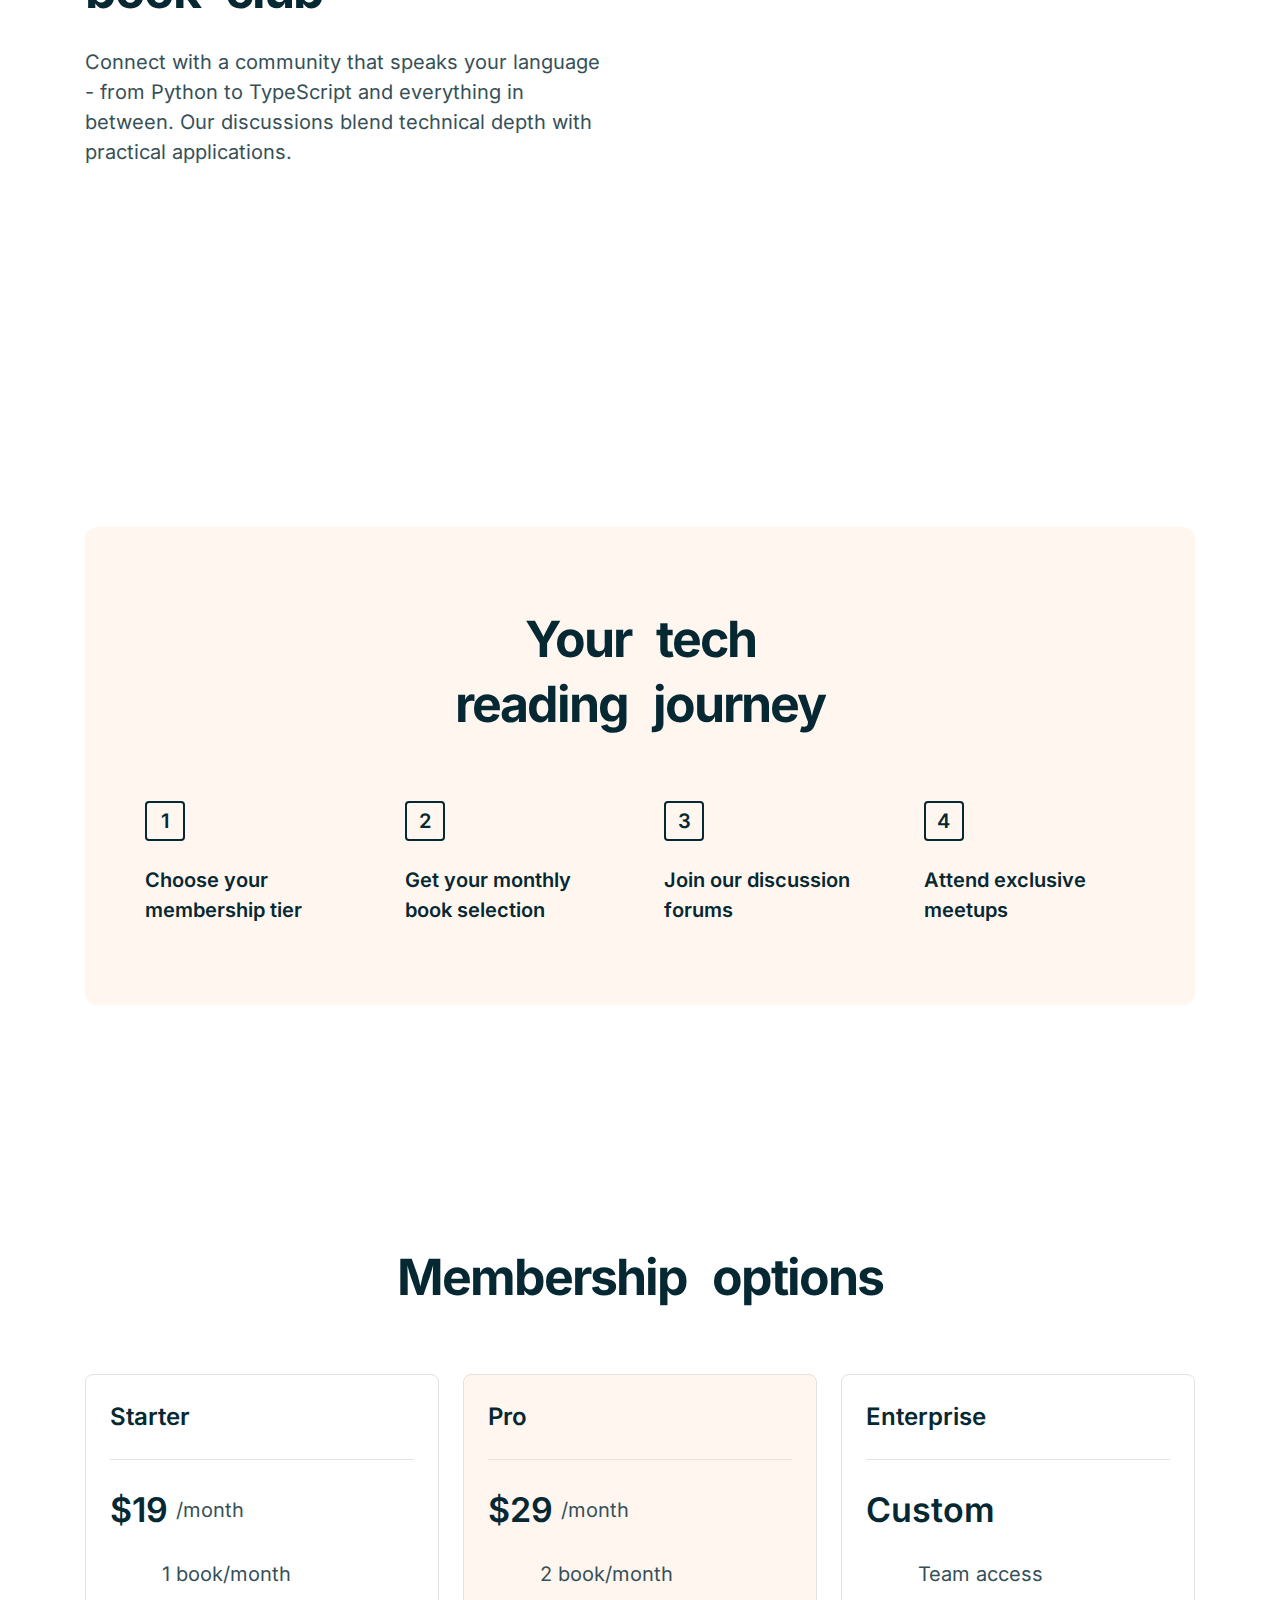
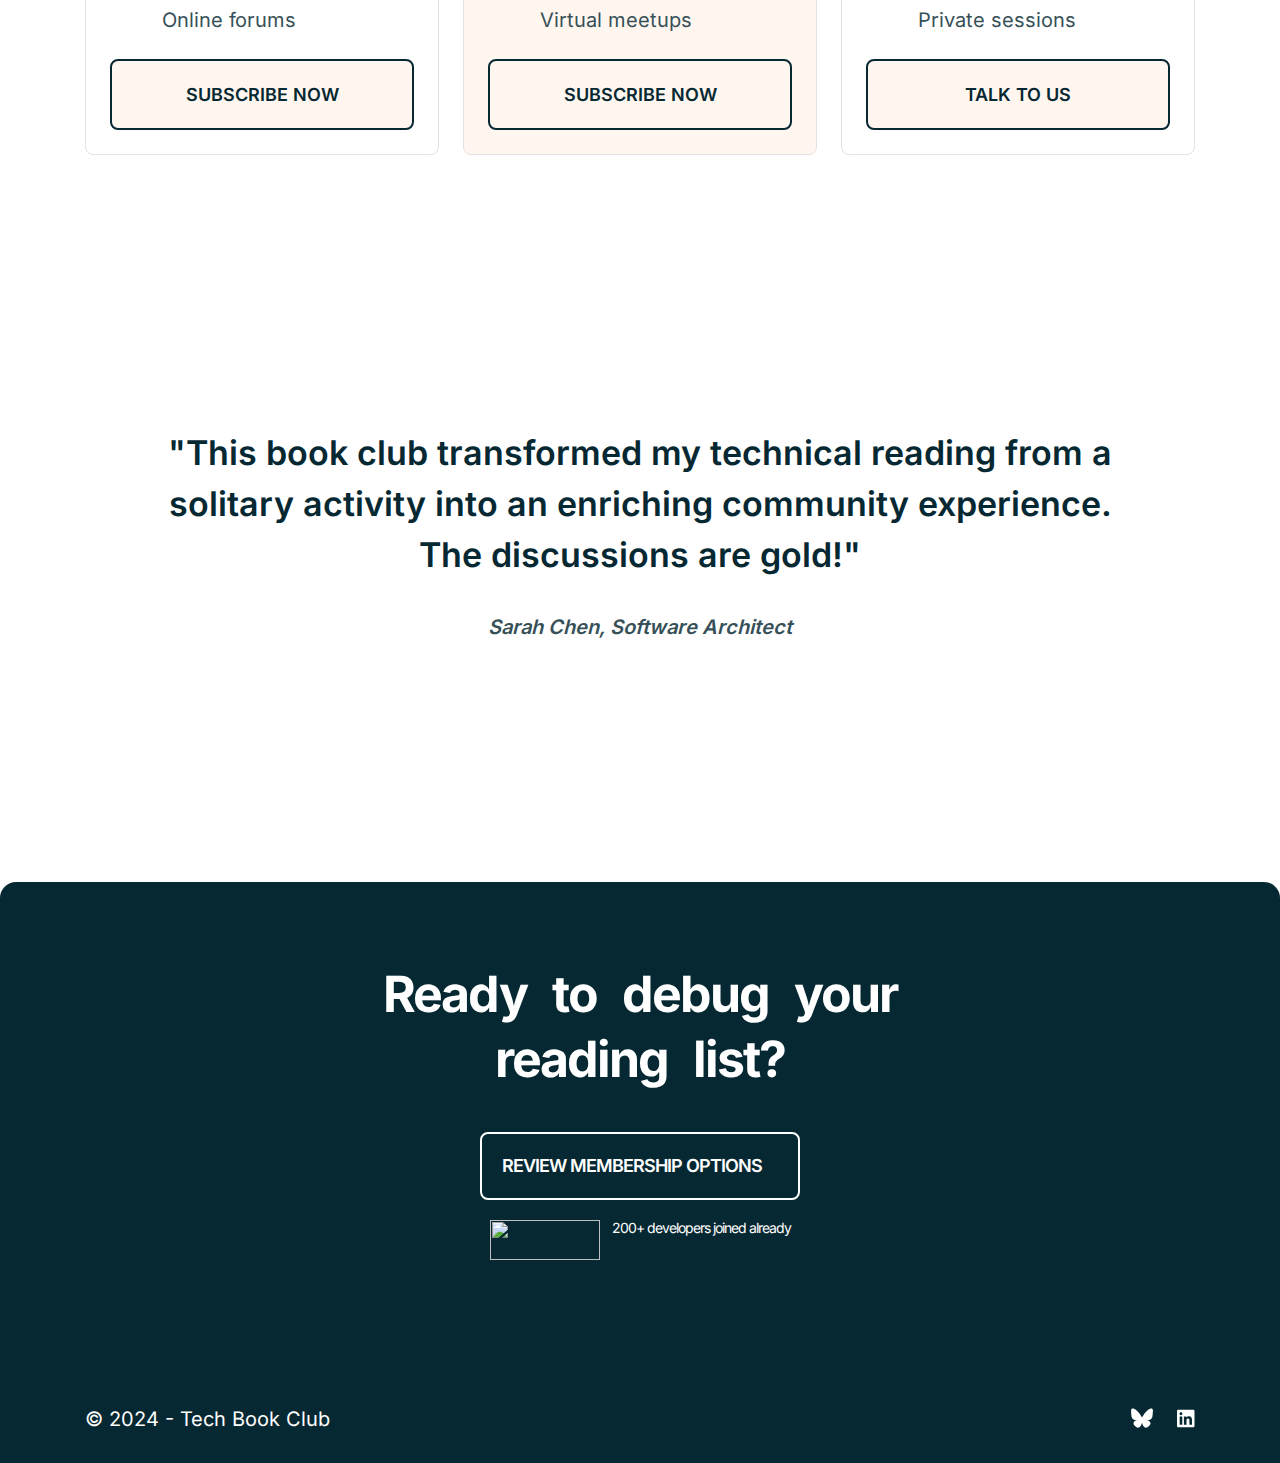
==== commit 8bff1171: "refactored the features and why sections" ====
--- a/index.html
+++ b/index.html
@@ -24,7 +24,7 @@
       <!-- hero section -->
       <section class="hero">
         <div class="hero-wrapper container grid-2cols">
-          <!-- hero content -->
+          <!-- content section -->
           <div>
             <h1 class="hero__title header--primary gradient-text">
               Join the ultimate tech book club
@@ -71,7 +71,7 @@
               </div>
             </div>
           </div>
-          <!-- hero image -->
+          <!-- image section -->
           <figure>
             <img
               class="hero__img"
@@ -84,6 +84,7 @@
       <!-- features -->
       <section class="features section--white">
         <div class="features__wrapper container grid-2cols">
+          <!-- image section -->
           <figure>
             <img
               class="section-img"
@@ -91,8 +92,11 @@
               alt=""
             />
           </figure>
-          <div class="list__content">
-            <h2 class="header--secondary">Read together, grow together</h2>
+          <!-- content section -->
+          <div class="features__content list__content">
+            <h2 class="features__title header--secondary">
+              Read together, grow together
+            </h2>
             <ul>
               <li>Monthly curated tech reads selected by industry experts</li>
               <li>Virtual and in-person meetups for deep-dive discussions</li>
@@ -103,9 +107,10 @@
         </div>
       </section>
       <!-- why -->
-      <section class="why container grid-2cols">
-        <div class="why__content">
-          <h2 class="header--secondary">
+      <section class="container grid-2cols">
+        <!-- content section -->
+        <div>
+          <h2 class="why__title header--secondary">
             Not your average book
             <span class="circled-text-decoration">club</span>
           </h2>
@@ -115,6 +120,7 @@
             technical depth with practical applications.
           </p>
         </div>
+        <!-- image section -->
         <figure class="why__img-wrapper">
           <img
             class="section-img why__img"
--- a/styles.css
+++ b/styles.css
@@ -133,7 +133,7 @@
 /* headings and text */
 .header--primary,
 .header--secondary {
-  word-spacing: 15px;
+  word-spacing: 0.9375rem;
 }
 
 .header--primary {
@@ -187,10 +187,10 @@
   background-image: url(/assets/images/pattern-circle.png);
   background-repeat: no-repeat;
   position: absolute;
-  width: 160px;
-  height: 66px;
+  width: 10rem;
+  height: 4.125rem;
   top: 0;
-  left: -20px;
+  left: -1.25rem;
   z-index: 1;
 }
 
@@ -204,7 +204,7 @@
   border: 2px solid var(--clr-neutral-900);
   padding: 1.25rem;
   border-radius: 8px;
-  background: var(--clr-salmon-50);
+  background-color: var(--clr-salmon-50);
   text-transform: uppercase;
   cursor: pointer;
   transition: background 3s ease-in-out;
@@ -221,7 +221,7 @@
 
 .btn--white {
   background-color: transparent;
-  border: 2px solid var(--clr-neutral-0);
+  border-color: var(--clr-neutral-0);
   color: var(--clr-neutral-0);
   display: flex;
   gap: 1rem;
@@ -239,7 +239,7 @@
 .grid-2cols {
   display: grid;
   grid-template-columns: repeat(2, 1fr);
-  gap: 64px;
+  gap: 4rem;
 }
 
 @media screen and (max-width: 768px) {
@@ -262,9 +262,17 @@
   margin-inline: auto;
 }
 
-/* section */
+/* sections */
 .section--white {
   background-color: var(--clr-neutral-0);
+}
+
+main section:nth-child(even) {
+  padding-block: 7.5rem;
+}
+
+main section:nth-child(odd) {
+  padding-bottom: 7.5rem;
 }
 
 /* COMPONENTS */
@@ -306,8 +314,6 @@
 .list__content ul li {
   display: flex;
   gap: 1.5rem;
-
-  outline: 2px solid lime;
 }
 
 .list__content ul li:not(:last-child) {
@@ -352,7 +358,7 @@
 }
 
 .hero__title {
-  max-width: 11ch;
+  max-width: calc(12ch - 0.9375rem);
 }
 
 .hero__description {
@@ -377,11 +383,7 @@
 }
 
 /* features */
-.features {
-  padding-block: 7.5rem;
-}
-
-@media screen and (max-width: 768px) {
+@media screen and (max-width: 48rem) {
   .features__content {
     grid-row: 1 / 2;
   }
@@ -391,7 +393,17 @@
   align-items: center;
 }
 
+.features__title {
+  margin-bottom: 2.125rem;
+  max-width: calc(13ch - 0.9375rem);
+}
+
 /* why */
+.why__title {
+  max-width: calc(14ch - 0.9375rem);
+  margin-bottom: 1.5rem;
+}
+
 .why__img-wrapper {
   position: relative;
 }
@@ -400,11 +412,30 @@
   content: "";
   background-image: url(/assets/images/logos-tech.svg);
   background-repeat: no-repeat;
+  background-size: contain;
   position: absolute;
-  width: 120px;
-  height: 138px;
+  width: 7.5rem;
+  height: 8.625rem;
   bottom: 0;
-  left: -80px;
+  left: -5rem;
+}
+
+@media screen and (max-width: 48rem) {
+  .why__img-wrapper::after {
+    bottom: 3rem;
+    left: initial;
+    right: 3rem;
+
+    /* fluid sizing as image gets smaller */
+    height: clamp(6.25rem, 3.9838rem + 9.6692vw, 8.625rem);
+    width: clamp(5.125rem, 2.8588rem + 9.6692vw, 7.5rem);
+  }
+}
+
+@media screen and (max-width: 23.4375rem) {
+  .why__img-wrapper::after {
+    display: none;
+  }
 }
 
 /* features */
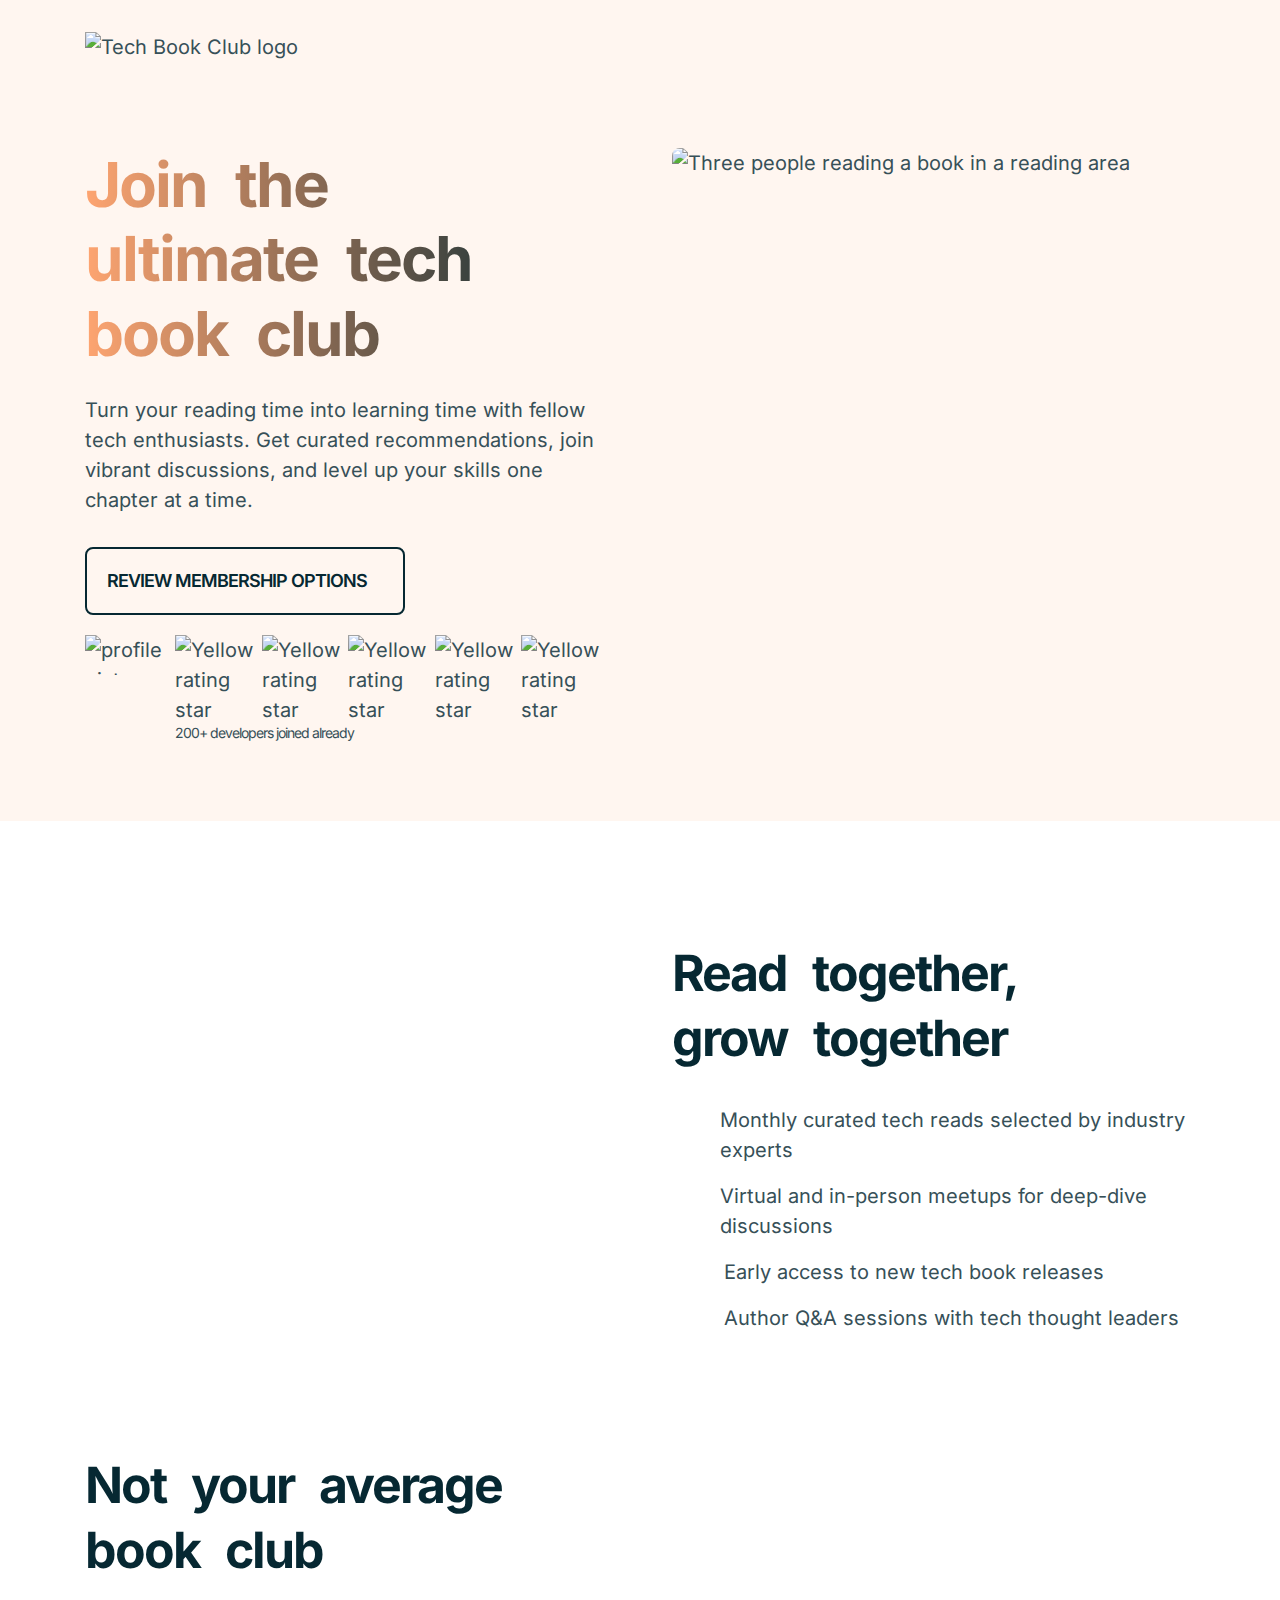
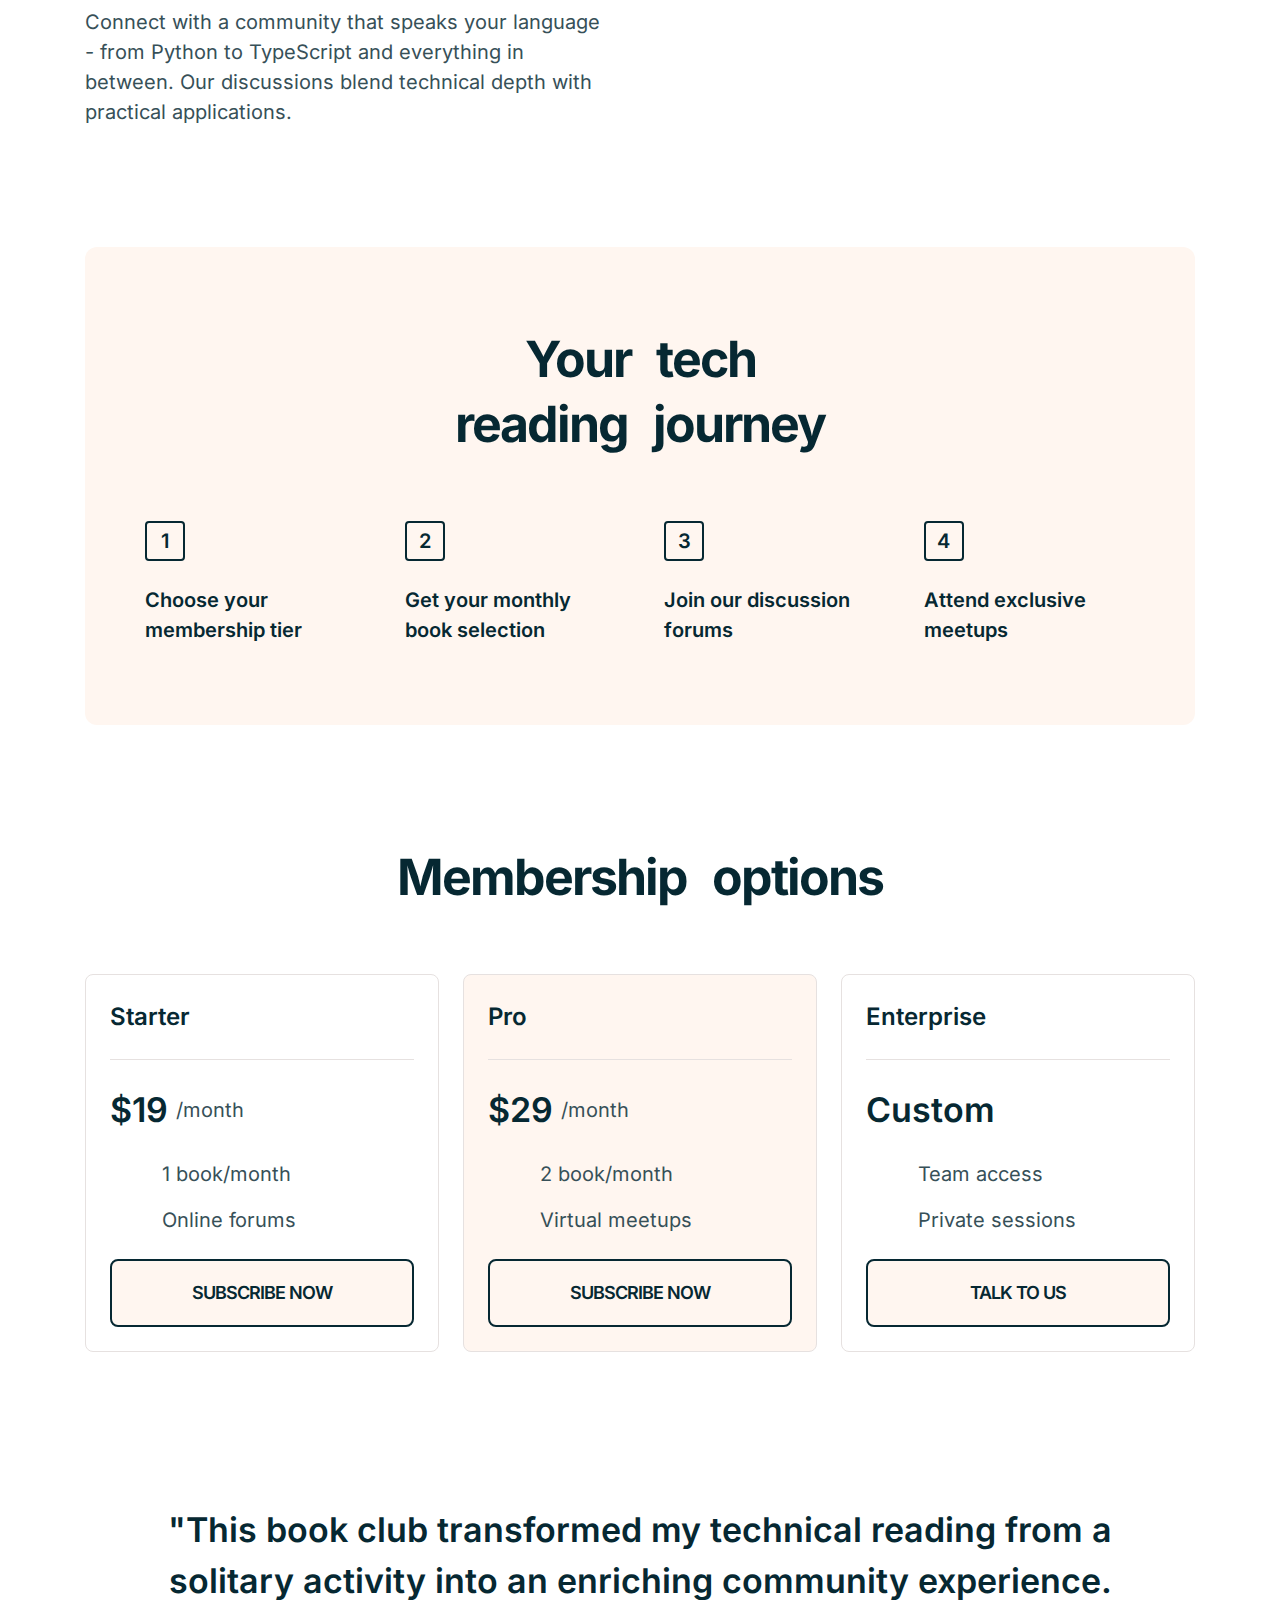
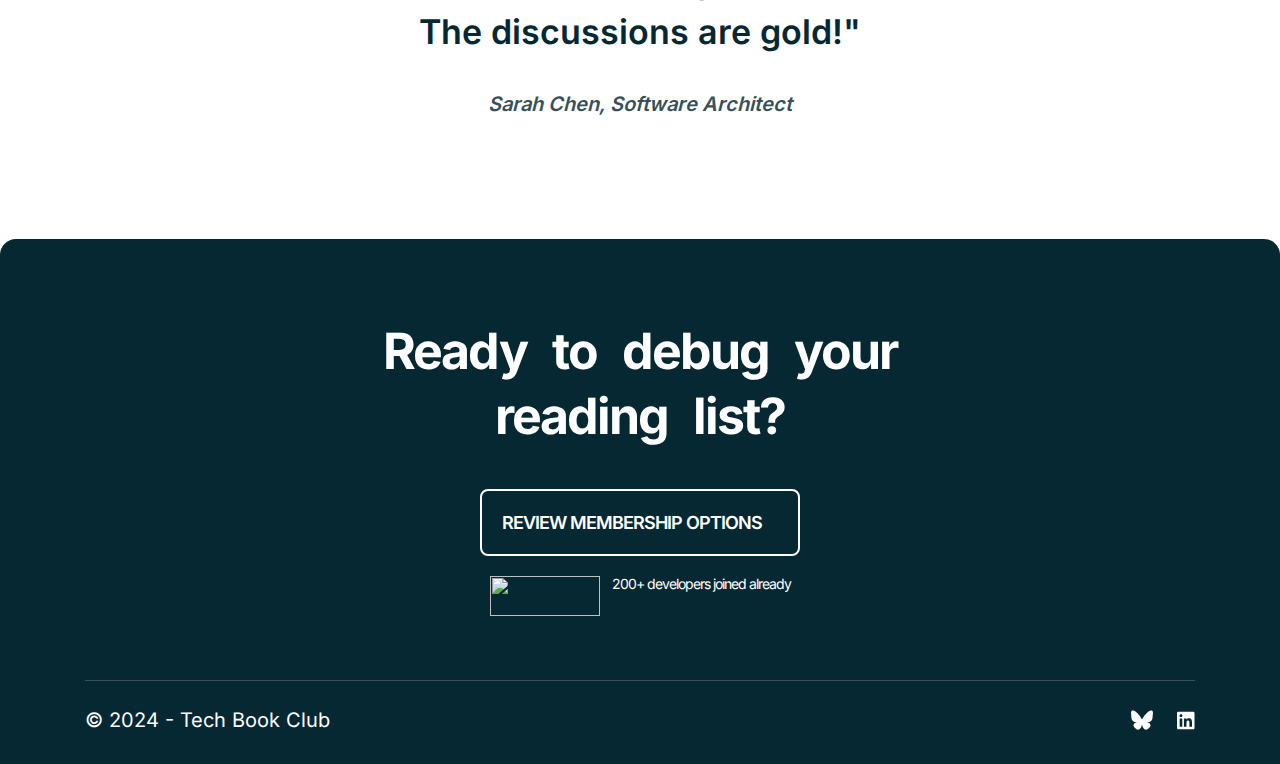
==== commit eda4b559: "refactored the footer section" ====
--- a/index.html
+++ b/index.html
@@ -20,9 +20,9 @@
         <img src="/assets/images/logo.svg" alt="Tech Book Club logo" />
       </div>
     </header>
-    <main>
+    <main class="main">
       <!-- hero section -->
-      <section class="hero">
+      <section class="hero salmon-light-bg">
         <div class="hero-wrapper container grid-2cols">
           <!-- content section -->
           <div>
@@ -82,7 +82,7 @@
         </div>
       </section>
       <!-- features -->
-      <section class="features section--white">
+      <section class="features section section--white">
         <div class="features__wrapper container grid-2cols">
           <!-- image section -->
           <figure>
@@ -107,7 +107,7 @@
         </div>
       </section>
       <!-- why -->
-      <section class="container grid-2cols">
+      <section class="container section grid-2cols">
         <!-- content section -->
         <div>
           <h2 class="why__title header--secondary">
@@ -129,10 +129,10 @@
           />
         </figure>
       </section>
-      <!-- steps -->
-      <section class="section--white">
-        <div class="journey__wrapper container">
-          <h2 class="header--secondary journey__header">
+      <!-- journey -->
+      <section class="journey-section section section--white">
+        <div class="journey__wrapper container salmon-light-bg">
+          <h2 class="header--secondary journey__title">
             Your tech reading journey
           </h2>
           <div class="journey__grid">
@@ -143,7 +143,7 @@
                 src="/assets/images/pattern-arrow.svg"
                 alt=""
               />
-              <div class="number-wrapper">1</div>
+              <div class="journey__number-wrapper">1</div>
               <p>Choose your membership tier</p>
             </div>
             <!-- step 2 -->
@@ -153,7 +153,7 @@
                 src="/assets/images/pattern-arrow.svg"
                 alt=""
               />
-              <div class="number-wrapper">2</div>
+              <div class="journey__number-wrapper">2</div>
               <p>Get your monthly book selection</p>
             </div>
             <!-- step 3 -->
@@ -163,21 +163,21 @@
                 src="/assets/images/pattern-arrow.svg"
                 alt=""
               />
-              <div class="number-wrapper">3</div>
+              <div class="journey__number-wrapper">3</div>
               <p>Join our discussion forums</p>
             </div>
             <!-- step 4 -->
             <div class="journey__step">
-              <div class="number-wrapper">4</div>
+              <div class="journey__number-wrapper">4</div>
               <p>Attend exclusive meetups</p>
             </div>
           </div>
         </div>
       </section>
       <!-- pricing -->
-      <section class="pricing container">
+      <section class="pricing-section section section--white container">
         <h2 class="header--secondary pricing__title">Membership options</h2>
-        <div class="pricing__wrapper">
+        <div class="pricing__grid">
           <!-- option 1 -->
           <div class="pricing__card">
             <p class="pricing__plan">Starter</p>
@@ -191,7 +191,7 @@
                 <li>Online forums</li>
               </ul>
             </div>
-            <button class="pricing__btn">Subscribe now</button>
+            <button class="btn pricing__btn">Subscribe now</button>
           </div>
           <!-- option 2 -->
           <div class="pricing__card pricing__card--highlighted">
@@ -206,7 +206,7 @@
                 <li>Virtual meetups</li>
               </ul>
             </div>
-            <button class="pricing__btn">Subscribe now</button>
+            <button class="btn pricing__btn">Subscribe now</button>
           </div>
           <!-- option 3 -->
           <div class="pricing__card">
@@ -219,12 +219,12 @@
                 <li>Private sessions</li>
               </ul>
             </div>
-            <button class="pricing__btn">Talk to us</button>
+            <button class="btn pricing__btn">Talk to us</button>
           </div>
         </div>
       </section>
       <!-- quote -->
-      <section class="quote container">
+      <section class="quote section section--white container d-flex">
         <div class="stars-wrapper d-flex">
           <img src="/assets/images/icon-star.svg" alt="" />
           <img src="/assets/images/icon-star.svg" alt="" />
@@ -240,7 +240,7 @@
         </blockquote>
       </section>
       <!-- cta -->
-      <section class="cta">
+      <section class="cta blue-dark-bg">
         <div class="cta-wrapper container d-flex">
           <h2 class="header--secondary cta__title">
             Ready to debug your reading list?
@@ -271,10 +271,10 @@
         </div>
       </section>
     </main>
-    <footer class="footer">
+    <footer class="blue-dark-bg">
       <div class="footer-wrapper container d-flex">
         <p>© 2024 - Tech Book Club</p>
-        <div class="icons-wrapper d-flex">
+        <div class="footer__icons-wrapper d-flex">
           <svg
             xmlns="http://www.w3.org/2000/svg"
             width="22"
--- a/styles.css
+++ b/styles.css
@@ -201,11 +201,12 @@
   line-height: 1.3;
   letter-spacing: -1px;
   font-weight: var(--fw-600);
+  color: var(--clr-neutral-900);
+  text-transform: uppercase;
   border: 2px solid var(--clr-neutral-900);
   padding: 1.25rem;
   border-radius: 8px;
   background-color: var(--clr-salmon-50);
-  text-transform: uppercase;
   cursor: pointer;
   transition: background 3s ease-in-out;
 
@@ -267,12 +268,24 @@
   background-color: var(--clr-neutral-0);
 }
 
-main section:nth-child(even) {
+.main .section:nth-child(even) {
   padding-block: 7.5rem;
 }
 
-main section:nth-child(odd) {
-  padding-bottom: 7.5rem;
+/* salmon light bg */
+.salmon-light-bg {
+  background-image: url(/assets/images/pattern-light-bg.svg);
+  background-repeat: no-repeat;
+  background-size: cover;
+  background-color: var(--clr-salmon-50);
+}
+
+.blue-dark-bg {
+  background-image: url(/assets/images/pattern-dark-bg.svg);
+  background-repeat: no-repeat;
+  background-size: cover;
+  background-color: var(--clr-neutral-900);
+  color: var(--clr-neutral-0);
 }
 
 /* COMPONENTS */
@@ -348,10 +361,6 @@
 
 /* hero */
 .hero {
-  background-image: url(/assets/images/pattern-light-bg.svg);
-  background-repeat: no-repeat;
-  background-size: cover;
-  background-color: var(--clr-salmon-50);
   padding-block: 9.25rem 5rem;
   position: relative;
   z-index: 1;
@@ -417,18 +426,16 @@
   width: 7.5rem;
   height: 8.625rem;
   bottom: 0;
-  left: -5rem;
+  left: clamp(-5rem, 1.4912rem + -9.3567vw, -3rem);
 }
 
 @media screen and (max-width: 48rem) {
   .why__img-wrapper::after {
-    bottom: 3rem;
+    --fluid-placing: clamp(1rem, -0.9084rem + 8.1425vw, 3rem);
+
     left: initial;
-    right: 3rem;
-
-    /* fluid sizing as image gets smaller */
-    height: clamp(6.25rem, 3.9838rem + 9.6692vw, 8.625rem);
-    width: clamp(5.125rem, 2.8588rem + 9.6692vw, 7.5rem);
+    bottom: var(--fluid-placing);
+    right: var(--fluid-placing);
   }
 }
 
@@ -438,22 +445,19 @@
   }
 }
 
-/* features */
+/* journey */
+@media screen and (max-width: 48rem) {
+  .journey-section {
+    display: none;
+  }
+}
+
 .journey__wrapper {
-  background-image: url(/assets/images/pattern-light-bg.svg);
-  background-color: var(--clr-salmon-50);
-  margin-block: 120px;
-  padding: 80px 60px;
+  padding: 5rem 3.75rem;
   border-radius: 12px;
   position: relative;
   z-index: 1;
   overflow: hidden;
-}
-
-@media screen and (max-width: 768px) {
-  .journey__wrapper {
-    display: none;
-  }
 }
 
 .journey__wrapper::after {
@@ -468,26 +472,26 @@
   z-index: -1;
 }
 
-.journey__header {
+.journey__title {
   text-align: center;
-  max-width: 25rem;
+  max-width: calc(13ch - 0.9375rem);
   margin-inline: auto;
-  margin-bottom: 64px;
+  margin-bottom: 4rem;
 }
 
 .journey__grid {
   display: grid;
   grid-template-columns: repeat(4, 1fr);
-  gap: 48px;
+  gap: 3rem;
 }
 
 .journey__step {
+  font-family: var(--ff-headings);
+  font-weight: var(--fw-600);
+  color: var(--clr-neutral-900);
   position: relative;
   display: grid;
-  gap: 24px;
-  font-family: var(--ff-headings);
-  font-weight: var(--fw-600);
-  color: var(--clr-neutral-900);
+  gap: 1.5rem;
 }
 
 .journey__arrow-img {
@@ -496,49 +500,46 @@
   right: 0;
 }
 
-.number-wrapper {
+.journey__number-wrapper {
+  --size: 2.5rem;
   border: 2px solid var(--clr-neutral-900);
   border-radius: 4px;
-  width: 40px;
-  height: 40px;
-  padding: 4px;
+  width: var(--size);
+  height: var(--size);
+  padding: 0.25rem;
 
   display: grid;
   place-content: center;
 }
 
 /* pricing */
-.pricing {
-  padding-bottom: 120px;
-}
-
 .pricing__title {
-  max-width: 100%;
-  text-align: center;
-  margin-bottom: 64px;
-}
-
-.pricing__wrapper {
+  max-width: fit-content;
+  margin-inline: auto;
+  margin-bottom: 4rem;
+}
+
+.pricing__grid {
   display: grid;
   grid-template-columns: repeat(3, 1fr);
   gap: 24px;
   align-items: center;
 }
 
-@media screen and (max-width: 768px) {
-  .pricing {
-    padding-top: 120px;
-  }
-}
-
-@media screen and (max-width: 900px) {
-  .pricing__wrapper {
+@media screen and (max-width: 48rem) {
+  .pricing-section {
+    padding-top: 7.5rem;
+  }
+}
+
+@media screen and (max-width: 56.25rem) {
+  .pricing__grid {
     grid-template-columns: repeat(2, 1fr);
   }
 }
 
-@media screen and (max-width: 580px) {
-  .pricing__wrapper {
+@media screen and (max-width: 36.25rem) {
+  .pricing__grid {
     grid-template-columns: 1fr;
   }
 }
@@ -547,16 +548,9 @@
 .pricing__card {
   border: 1px solid var(--clr-neutral-200);
   border-radius: 8px;
-  padding: 24px;
+  padding: 1.5rem;
   display: grid;
-  gap: 24px;
-}
-
-.pricing__plan {
-  font-family: var(--ff-headings);
-  font-weight: var(--fw-600);
-  color: var(--clr-neutral-900);
-  font-size: 24px;
+  gap: 1.5rem;
 }
 
 .pricing__card--highlighted {
@@ -578,6 +572,13 @@
   z-index: -1;
 }
 
+.pricing__plan {
+  font-family: var(--ff-headings);
+  font-weight: var(--fw-600);
+  color: var(--clr-neutral-900);
+  font-size: 1.5rem;
+}
+
 .pricing__divider {
   height: 1px;
   background-color: var(--clr-neutral-200);
@@ -587,73 +588,56 @@
 .pricing__quantity {
   font-family: var(--ff-headings);
   font-weight: var(--fw-600);
-  font-size: 34px;
+  font-size: 2.125rem;
   color: var(--clr-neutral-900);
 }
 
 .pricing__price-wrapper {
   display: flex;
   align-items: center;
-  gap: 8px;
-}
-
-/* todo: check this button again */
+  gap: 0.5rem;
+}
+
 .pricing__btn {
-  background-color: var(--clr-salmon-50);
-  font-family: var(--ff-headings);
-  font-weight: var(--fw-600);
-  font-size: 18px;
-  text-transform: uppercase;
-  border: 2px solid var(--clr-neutral-900);
-  padding: 20px 43px;
-  cursor: pointer;
-  border-radius: 8px;
-  color: var(--clr-neutral-900);
+  justify-content: center;
 }
 
 /* quote */
 .quote {
-  display: flex;
   flex-direction: column;
   align-items: center;
   text-align: center;
-  margin-bottom: 120px;
 }
 
 .quote__content {
-  max-width: 970px;
   font-family: var(--ff-headings);
   font-weight: var(--fw-600);
-  font-size: 34px;
+  font-size: 2.125rem;
+  max-width: 60.625rem;
   color: var(--clr-neutral-900);
-  margin-top: 32px;
+  margin-top: 2rem;
 }
 
 .quote__author {
+  font-family: var(--ff-body);
+  font-size: 1.25rem;
+  color: var(--clr-neutral-700);
   display: block;
-  font-family: var(--ff-body);
-  font-size: 20px;
-  color: var(--clr-neutral-700);
-  margin-top: 32px;
+  margin-top: 2rem;
 }
 
 /* cta */
 .cta {
-  background-image: url(/assets/images/pattern-dark-bg.svg);
-  background-repeat: no-repeat;
-  background-size: cover;
-  background-color: var(--clr-neutral-900);
-  color: var(--clr-neutral-0);
   border-radius: 16px 16px 0 0;
-  padding-block: 80px 64px;
+  padding-block: 5rem 4rem;
 }
 
 .cta__title {
   color: var(--clr-neutral-0);
-  max-width: 35rem;
+  max-width: calc(16ch - 0.9375rem);
   text-align: center;
   margin-inline: auto;
-  margin-bottom: 40px;
+  margin-bottom: 2.5rem;
 }
 
 .cta-wrapper {
@@ -662,20 +646,13 @@
 }
 
 /* footer */
-.footer {
-  background-image: url(/assets/images/pattern-dark-bg.svg);
-  background-repeat: no-repeat;
-  background-size: cover;
-  background-color: var(--clr-neutral-900);
-  padding-block: 24px 29px;
-  color: var(--clr-neutral-0);
-}
-
 .footer-wrapper {
+  border-top: 1px solid var(--clr-neutral-700);
   justify-content: space-between;
-}
-
-.icons-wrapper {
-  gap: 24px;
+  padding-block: 1.5rem 1.8125rem;
+}
+
+.footer__icons-wrapper {
   align-items: center;
-}
+  gap: 1.5rem;
+}
